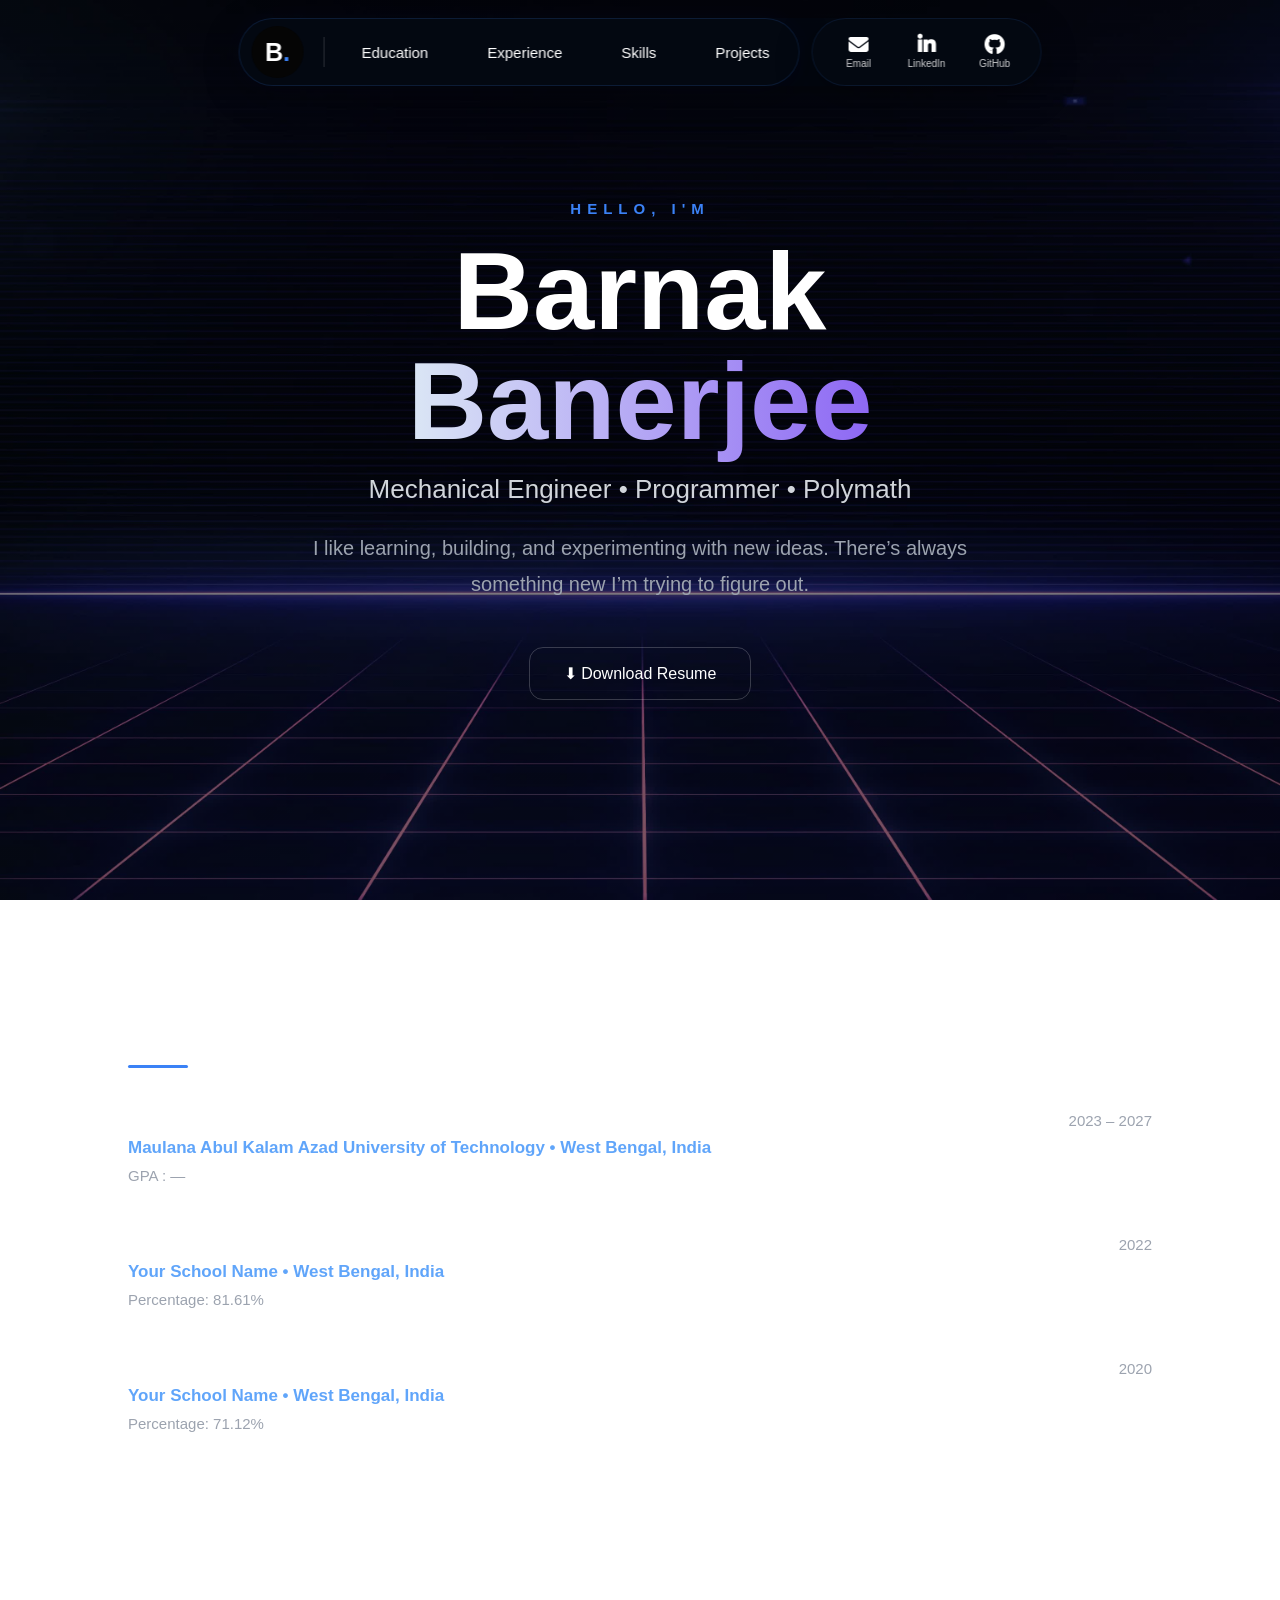
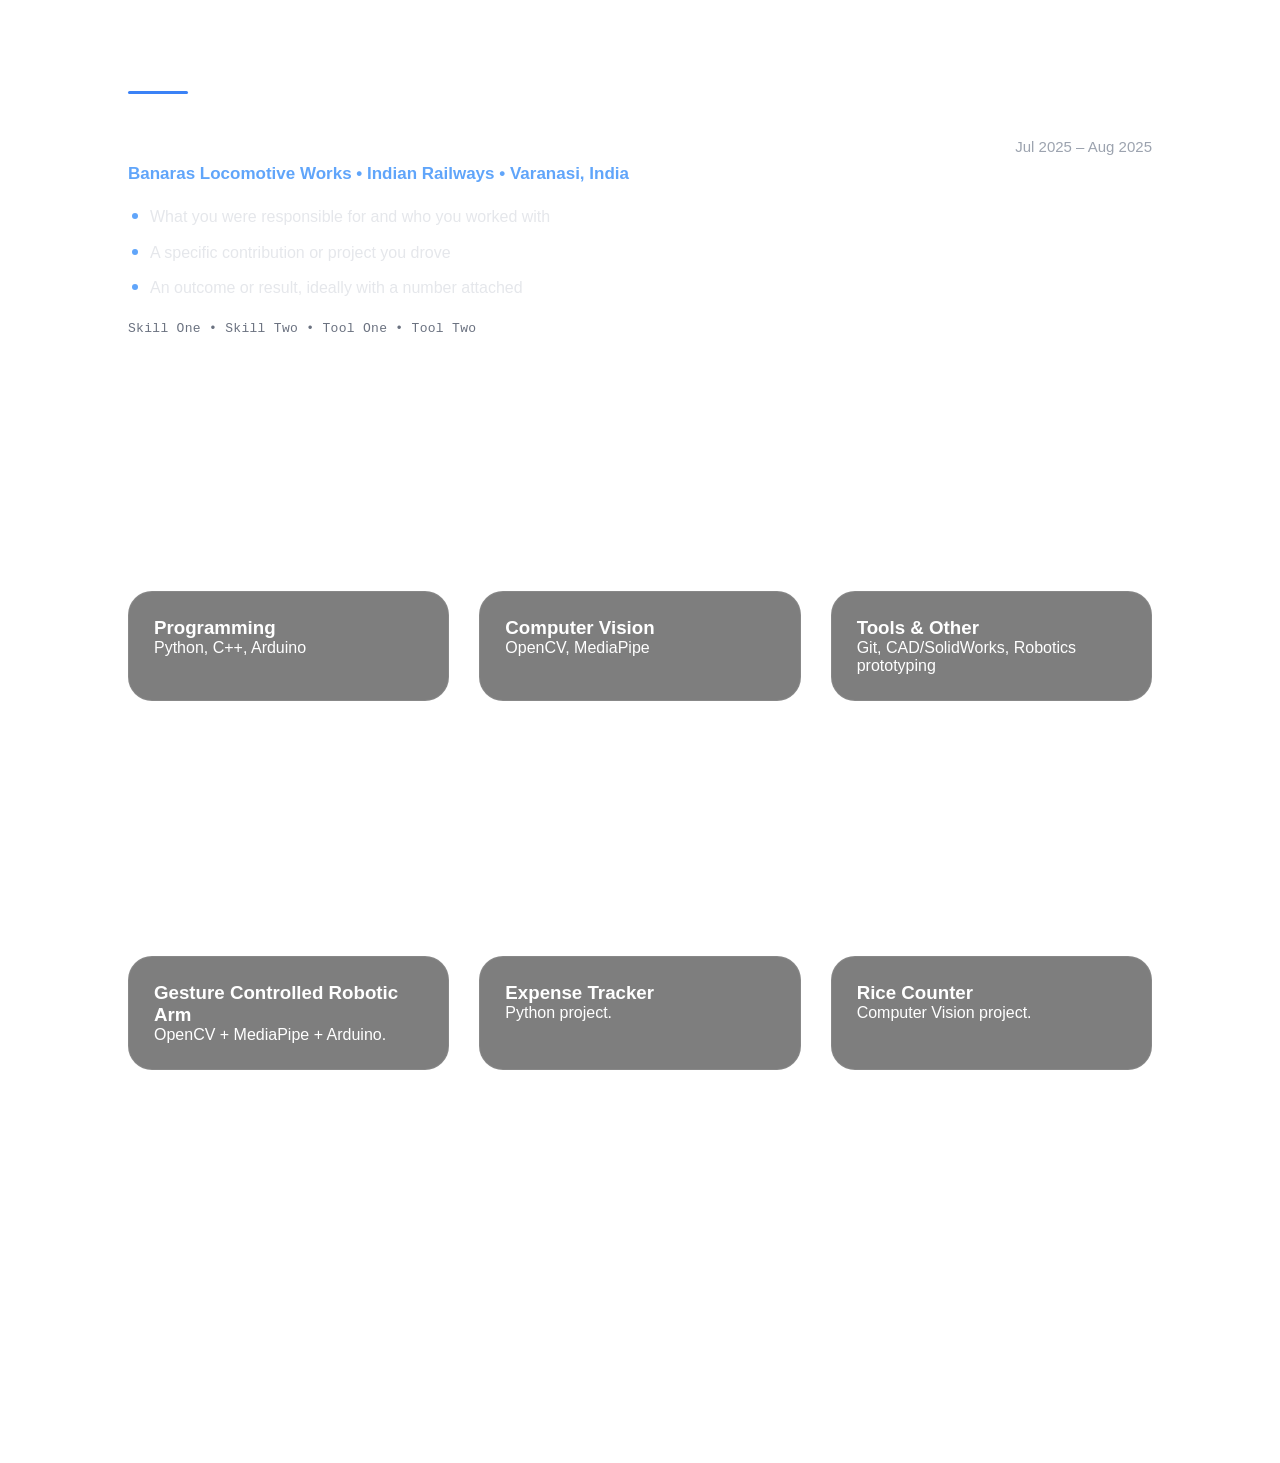
==== index.html @ c9969312 "changes top bar problem: mobile version" ====
<!DOCTYPE html><html>
    <head>
    <link rel="stylesheet" href="https://cdnjs.cloudflare.com/ajax/libs/font-awesome/6.5.2/css/all.min.css">
    <meta charset='UTF-8'><meta name='viewport' content='width=device-width,initial-scale=1'>
<title>Barnak | Portfolio</title><link rel='stylesheet' href='style.css'></head>
<body>
<nav>

    <!-- Navigation -->
    <div class="nav-main" id="navMain">

        <div class="nav-logo" id="navLogoBtn" role="button" tabindex="0" aria-label="Toggle menu">
            B<span>.</span>
        </div>

        <div class="nav-divider"></div>

        <div class="nav-links" id="navLinks">
            <a href="#education">Education</a>
            <a href="#experience">Experience</a>
            <a href="#skills">Skills</a>
            <a href="#projects">Projects</a>

        </div>

    </div>


    <!-- Contact -->
<div class="nav-contact">

    <a href="mailto:your@email.com">
        <i class="fa-solid fa-envelope contact-icon"></i>
        <small>Email</small>
    </a>

    <a href="YOUR-LINKEDIN-LINK" target="_blank">
        <i class="fa-brands fa-linkedin-in contact-icon"></i>
        <small>LinkedIn</small>
    </a>

    <a href="YOUR-GITHUB-LINK" target="_blank">
        <i class="fa-brands fa-github contact-icon"></i>
        <small>GitHub</small>
    </a>

</div>

</nav>
<section class="hero">

    <div class="hero-content">

        <span class="hero-tag">
            HELLO, I'M
        </span>

        <h1>
            Barnak
            <span>Banerjee</span>
        </h1>

        <h2>
            Mechanical Engineer • Programmer • Polymath
        </h2>

        <p>
        I like learning, building, and experimenting with new ideas. 
        There’s always something new I’m trying to figure out.
        </p>

    <div class="hero-buttons">

    <a href="#" class="btn-outline">
        ⬇ Download Resume
    </a>

</div>

    </div>

</section>
<section id='education'>
    <div class="section-header">
        <h2>Education</h2>
        <div class="section-underline"></div>
    </div>

<div class="edu-list">

    <div class="edu-entry">
        <div class="edu-top">
            <h3 class="edu-degree">Bachelor of Technology in Mechanical Engineering</h3>
            <span class="edu-date">2023 – 2027</span>
        </div>
        <p class="edu-school">Maulana Abul Kalam Azad University of Technology &bull; West Bengal, India</p>
        <p class="edu-detail">GPA : —</p>
    </div>

    <div class="edu-entry">
        <div class="edu-top">
            <h3 class="edu-degree">Indian School Certificate (ISC) — Class 12</h3>
            <span class="edu-date">2022</span>
        </div>
        <p class="edu-school">Your School Name &bull; West Bengal, India </p>
        <p class="edu-detail">Percentage: 81.61%</p>
    </div>

    <div class="edu-entry">
        <div class="edu-top">
            <h3 class="edu-degree">Indian Certificate of Secondary Education (ICSE) — Class 10</h3>
            <span class="edu-date">2020</span>
        </div>
        <p class="edu-school">Your School Name &bull; West Bengal, India</p>
        <p class="edu-detail">Percentage: 71.12%</p>
    </div>

</div>
</section>

<section id='experience'>
    <div class="section-header">
        <h2>Experience</h2>
        <div class="section-underline"></div>
    </div>

    <div class="exp-list">

        <div class="exp-entry">
            <div class="exp-top">   
                <h3 class="exp-title">Internship</h3>
                <span class="exp-date">Jul 2025 – Aug 2025</span>
            </div>
            <p class="exp-company">Banaras Locomotive Works &bull; Indian Railways &bull; Varanasi, India</p>

            <ul class="exp-bullets">
                <li>What you were responsible for and who you worked with</li>
                <li>A specific contribution or project you drove</li>
                <li>An outcome or result, ideally with a number attached</li>
            </ul>

            <p class="exp-tags">Skill One &bull; Skill Two &bull; Tool One &bull; Tool Two</p>
        </div>

        <!-- <div class="exp-entry">
            <div class="exp-top">
                <h3 class="exp-title">Job / Internship Title</h3>
                <span class="exp-date">Start Date – End Date</span>
            </div>
            <p class="exp-company">Company Name &bull; City, Country</p>
            <ul class="exp-bullets">
                <li>...</li>
            </ul>
            <p class="exp-tags">...</p>
        </div> -->

    </div>
</section>

<section id='skills'><h2>Skills</h2><div class='cards'>
<div class='card'>
    <h3>Programming</h3>
    <p>Python, C++, Arduino</p>
</div>
<div class='card'>
    <h3>Computer Vision</h3>
    <p>OpenCV, MediaPipe</p>
</div>
<div class='card'>
    <h3>Tools &amp; Other</h3>
    <p>Git, CAD/SolidWorks, Robotics prototyping</p>
</div>
</div></section>

<section id='projects'><h2>Projects</h2><div class='cards'>
<div class='card'><h3>Gesture Controlled Robotic Arm</h3><p>OpenCV + MediaPipe + Arduino.</p></div>
<div class='card'><h3>Expense Tracker</h3><p>Python project.</p></div>
<div class='card'><h3>Rice Counter</h3><p>Computer Vision project.</p></div>
</div></section>
<section id='contact'><h2>Contact</h2><p>Email: barnakbanerjee6354@gmail.com</p></section>
<script src='script.js'></script></body></html>
---- style.css ----
/* RESET */

*{
    margin:0;
    padding:0;
    box-sizing:border-box;
}

html{
    scroll-behavior:smooth;
}

/* BODY */

body{

    font-family:Arial, Helvetica, sans-serif;
    color:white;

    background:
    linear-gradient(
        rgba(0,0,0,.45),
        rgba(0,0,0,.45)
    ),

    url("assets/backgrounds/retrobackground.jpg");

    background-size:cover;
    background-position:center;
    background-repeat:no-repeat;
    background-attachment:fixed;

}

/* =========================
   NAVBAR
========================= */

nav{
    position:fixed;
    top:18px;
    left:50%;
    transform:translateX(-50%);

    display:flex;
    align-items:center;
    gap:12px;

    height:68px;

    background:rgba(5,10,18,.78);

    backdrop-filter:blur(20px);
    -webkit-backdrop-filter:blur(20px);

    border-radius:40px;

    z-index:1000;
}


/* =========================
   MAIN NAV
========================= */

.nav-main{
    height:68px;

    display:flex;
    align-items:center;

    padding:0 12px;

    background:rgba(5,10,18,.78);

    backdrop-filter:blur(20px);
    -webkit-backdrop-filter:blur(20px);

    border:1px solid rgba(59,130,246,.16);

    border-radius:40px;

    box-shadow:
        0 10px 35px rgba(0,0,0,.35),
        0 0 25px rgba(37,99,235,.05);
}


/* LOGO */

.nav-logo{
    width:52px;
    height:52px;

    display:flex;
    align-items:center;
    justify-content:center;

    border-radius:50%;

    background:#050505;

    color:#fff;

    font-size:25px;
    font-weight:800;
}

.nav-logo span{
    color:#3b82f6;
}


/* DIVIDER */

.nav-divider{
    width:1px;
    height:30px;

    margin:0 20px;

    background:rgba(255,255,255,.16);
}


/* LINKS */

.nav-links{
    display:flex;
    align-items:center;
    gap:25px;
}

.nav-links a{
    padding:11px 17px;

    border-radius:25px;

    color:#fff;

    text-decoration:none;

    font-size:15px;
    font-weight:500;

    transition:.3s ease;
}

.nav-links a:hover{
    background:rgba(255,255,255,.08);
}

.nav-links a.active{
    background:#2563eb;

    box-shadow:
        0 5px 20px rgba(37,99,235,.3);
}


/* MORE */




/* =========================
   CONTACT PILL
========================= */

.nav-contact{
    height:68px;

    display:flex;
    align-items:center;

    padding:0 12px;

    background:rgba(5,10,18,.78);

    backdrop-filter:blur(20px);
    -webkit-backdrop-filter:blur(20px);

    border:1px solid rgba(59,130,246,.12);

    border-radius:40px;

    box-shadow:
        0 10px 35px rgba(0,0,0,.35);
}


/* CONTACT ITEMS */

.nav-contact a{
    width:68px;
    height:58px;

    display:flex;
    flex-direction:column;
    align-items:center;
    justify-content:center;

    gap:3px;

    color:white;

    text-decoration:none;

    border-radius:30px;

    transition:.3s ease;
}

.nav-contact a:hover{
    background:rgba(59,130,246,.1);

    transform:translateY(-2px);
}


/* ICON */

.contact-icon{
    font-size:20px;
    font-weight:600;
}


/* LABEL */

.nav-contact small{
    font-size:10px;
    opacity:.8;
}

/* THEME BUTTON */

#themeToggle{
    width:42px;
    height:42px;

    margin-left:12px;

    display:flex;
    align-items:center;
    justify-content:center;

    border-radius:50%;

    border:none;

    background:none;

    color:white;

    font-size:22px;

    cursor:pointer;

    transition:.35s ease;
}

#themeToggle:hover{
    background:rgba(255,255,255,.08);

    transform:scale(1.1);
}



nav.scrolled{

    backdrop-filter:blur(45px);

    background:rgba(10,10,10,.55);

    box-shadow:0 12px 40px rgba(0,0,0,.35);

}

.logo{
    font-size:30px;
    font-weight:800;
    letter-spacing:1px;
}

.logo span{
    color:#3b82f6;
}
/* HERO */

.hero{

    min-height:100vh;

    display:flex;
    flex-direction:column;

    justify-content:center;
    align-items:center;

    text-align:center;

    padding:140px 30px;

    position:relative;

}

.hero-content{

    max-width:850px;

}

.hero-tag{

    color:#3b82f6;

    letter-spacing:6px;

    font-size:15px;

    font-weight:600;

}

.hero h1{

    font-size:clamp(60px,9vw,110px);

    margin:18px 0;

    line-height:1;

    font-weight:800;

}

.hero h1 span{
    background:linear-gradient(
        90deg,
        #dbe7f5,
        #8d67f4,
        #db044cbe,
        #c2b0f2
    );
    background-size:300% 100%;

    -webkit-background-clip:text;
    -webkit-text-fill-color:transparent;

    animation:gradientMove 5s ease infinite;
}

@keyframes gradientMove{
    0%{
        background-position:0% 50%;
    }

    50%{
        background-position:100% 50%;
    }

    100%{
        background-position:0% 50%;
    }
}

.hero h2{

    font-size:26px;

    font-weight:500;

    color:#d1d5db;

    margin-bottom:25px;

}

.hero p{

    font-size:20px;

    color:#9ca3af;

    line-height:1.8;

    max-width:700px;

    margin:auto;

}

/* BUTTON */

.hero-buttons{

    margin-top:45px;

    display:flex;

    justify-content:center;

    gap:20px;

    flex-wrap:wrap;

}

.btn{

    padding:16px 34px;

    border-radius:14px;

    background:#2563eb;

    color:white;

    text-decoration:none;

    font-weight:bold;

    transition:.35s;

}

.btn:hover{

    transform:translateY(-5px);

    box-shadow:0 15px 35px rgba(37,99,235,.4);

}

.btn-outline{

    padding:16px 34px;

    border-radius:14px;

    border:1px solid rgba(255,255,255,.2);

    color:white;

    text-decoration:none;

    transition:.35s;

}

.btn-outline:hover{

    background:rgba(255,255,255,.08);

    transform:translateY(-5px);

}


.mouse{

    width:26px;

    height:42px;

    border:2px solid white;

    border-radius:30px;

    margin:auto;

    position:relative;

}

.mouse::before{

    content:"";

    position:absolute;

    width:5px;

    height:8px;

    background:white;

    border-radius:50%;

    left:50%;

    top:8px;

    transform:translateX(-50%);

    animation:wheel 2s infinite;

}

@keyframes wheel{

    from{

        opacity:1;

        transform:translate(-50%,0);

    }

    to{

        opacity:0;

        transform:translate(-50%,16px);

    }

}

@keyframes float{

    50%{

        transform:translate(-50%,8px);

    }

}

/* SECTIONS */

section{

    padding:90px 10%;

    scroll-margin-top:120px;

}

section h2{

    font-size:40px;

    margin-bottom:30px;

}

/* PROJECTS */

.cards{

    display:grid;

    grid-template-columns:repeat(auto-fit,minmax(280px,1fr));

    gap:30px;

}

/* CARD */

.card{

    padding:25px;

    border-radius:24px;

    background:rgba(20,20,20,.55);

    backdrop-filter:blur(12px);

    border:1px solid rgba(255,255,255,.08);

    transition:.35s;

}

.card:hover{

    transform:translateY(-10px);

    border-color:#38bdf8;

}

/* EDUCATION */

.section-header{
    margin-bottom:36px;
}

.section-underline{
    width:60px;
    height:3px;

    margin-top:8px;

    background:#3b82f6;

    border-radius:2px;
}

.edu-list{
    display:flex;
    flex-direction:column;
    gap:40px;
}

.edu-entry{
    display:flex;
    flex-direction:column;
    gap:6px;
}

.edu-top{
    display:flex;
    justify-content:space-between;
    align-items:baseline;

    gap:20px;

    flex-wrap:wrap;
}

.edu-degree{
    font-size:24px;
    font-weight:700;
    margin:0;
}

.edu-date{
    font-size:15px;
    color:#9ca3af;
    white-space:nowrap;
}

.edu-school{
    font-size:17px;
    font-weight:600;
    color:#60a5fa;
}

.edu-detail{
    font-size:15px;
    color:#9ca3af;
    line-height:1.6;
}

.edu-highlight{
    color:#60a5fa;
    font-weight:500;
}

/* EXPERIENCE */

.exp-list{
    display:flex;
    flex-direction:column;
    gap:50px;
}

.exp-entry{
    display:flex;
    flex-direction:column;
    gap:6px;
}

.exp-top{
    display:flex;
    justify-content:space-between;
    align-items:baseline;

    gap:20px;

    flex-wrap:wrap;
}

.exp-title{
    font-size:24px;
    font-weight:700;
    margin:0;
}

.exp-date{
    font-size:15px;
    color:#9ca3af;
    white-space:nowrap;
}

.exp-company{
    font-size:17px;
    font-weight:600;
    color:#60a5fa;

    margin-bottom:8px;
}

.exp-bullets{
    list-style:none;

    display:flex;
    flex-direction:column;
    gap:10px;

    margin:6px 0 14px 0;
}

.exp-bullets li{
    position:relative;

    padding-left:22px;

    font-size:16px;
    color:#e5e7eb;
    line-height:1.6;
}

.exp-bullets li::before{
    content:"";

    position:absolute;

    left:4px;
    top:9px;

    width:6px;
    height:6px;

    border-radius:50%;

    background:#60a5fa;
}

.exp-tags{
    font-family:"Courier New", monospace;

    font-size:13px;

    color:#6b7280;

    letter-spacing:.3px;
}

/* CONTACT */

#contact{

    padding-bottom:120px;

}
/* =========================
   RESPONSIVE / MOBILE
========================= */

@media (max-width:768px){

    /* Shrink hero padding + text so it doesn't dominate the screen */
    .hero{
        padding:110px 20px 70px;
    }

    .hero h1{
        font-size:clamp(42px,13vw,70px);
    }

    .hero h2{
        font-size:19px;
    }

    .hero p{
        font-size:16px;
    }

    /* Sections: less side padding on narrow screens */
    section{
        padding:60px 6%;
    }

    section h2{
        font-size:30px;
    }

    /* NAVBAR: collapses to just the logo pill; tapping it expands
       into a scrollable link pill. Contact pill stays as-is. */

    /* The outer <nav> has its own blurred background meant to blend
       the two pills together on desktop. On mobile the pills sit far
       apart, so that background shows as a blurry smudge in the gap
       — kill it here; nav-main and nav-contact carry their own. */
    nav,
    nav.scrolled{
        background:none;
        backdrop-filter:none;
        -webkit-backdrop-filter:none;
        box-shadow:none;
    }

    nav{
        top:14px;
        left:16px;
        right:16px;
        width:auto;
        max-width:none;
        transform:none;

        justify-content:space-between;
        gap:8px;
    }

    .nav-main{
        flex-shrink:0;
        width:52px;
        height:52px;
        max-width:52px;

        padding:0;

        border-radius:50%;

        overflow:hidden;

        transition:max-width .35s ease, width .35s ease, padding .35s ease, border-radius .35s ease;
    }

    .nav-main.expanded{
        width:auto;
        max-width:100%;
        flex:1;
        padding:0 6px 0 4px;

        border-radius:30px;
    }

    .nav-logo{
        width:52px;
        height:52px;
        font-size:22px;

        flex-shrink:0;

        cursor:pointer;
    }

    .nav-divider{
        display:none;
        flex-shrink:0;
        margin:0 8px;
        height:22px;
    }

    .nav-main.expanded .nav-divider{
        display:block;
    }

    .nav-links{
        display:none;

        flex-wrap:nowrap;
        gap:8px;

        overflow-x:auto;
        -ms-overflow-style:none;
        scrollbar-width:none;

        min-width:0;
    }

    .nav-links::-webkit-scrollbar{
        display:none;
    }

    .nav-main.expanded .nav-links{
        display:flex;
    }

    .nav-links a{
        flex-shrink:0;
        white-space:nowrap;

        padding:9px 14px;
        font-size:13px;
    }

    .nav-contact{
        flex-shrink:0;
        height:52px;
        padding:0 6px;
    }

    .nav-contact a{
        width:36px;
        height:44px;
        gap:1px;
    }

    .contact-icon{
        font-size:14px;
    }

    .nav-contact small{
        font-size:7px;
    }

    /* Cards stack cleanly */
    .cards{
        grid-template-columns:1fr;
        gap:20px;
    }

    /* Education / experience: date drops under the title instead of squeezing beside it */
    .edu-top,
    .exp-top{
        flex-direction:column;
        gap:4px;
    }

    .edu-degree,
    .exp-title{
        font-size:20px;
    }
}

@media (max-width:420px){

    nav{
        left:10px;
        right:10px;
    }

    .hero{
        padding:100px 16px 60px;
    }

    .hero-tag{
        letter-spacing:3px;
        font-size:13px;
    }

    .btn,
    .btn-outline{
        padding:14px 24px;
        font-size:15px;
    }
}
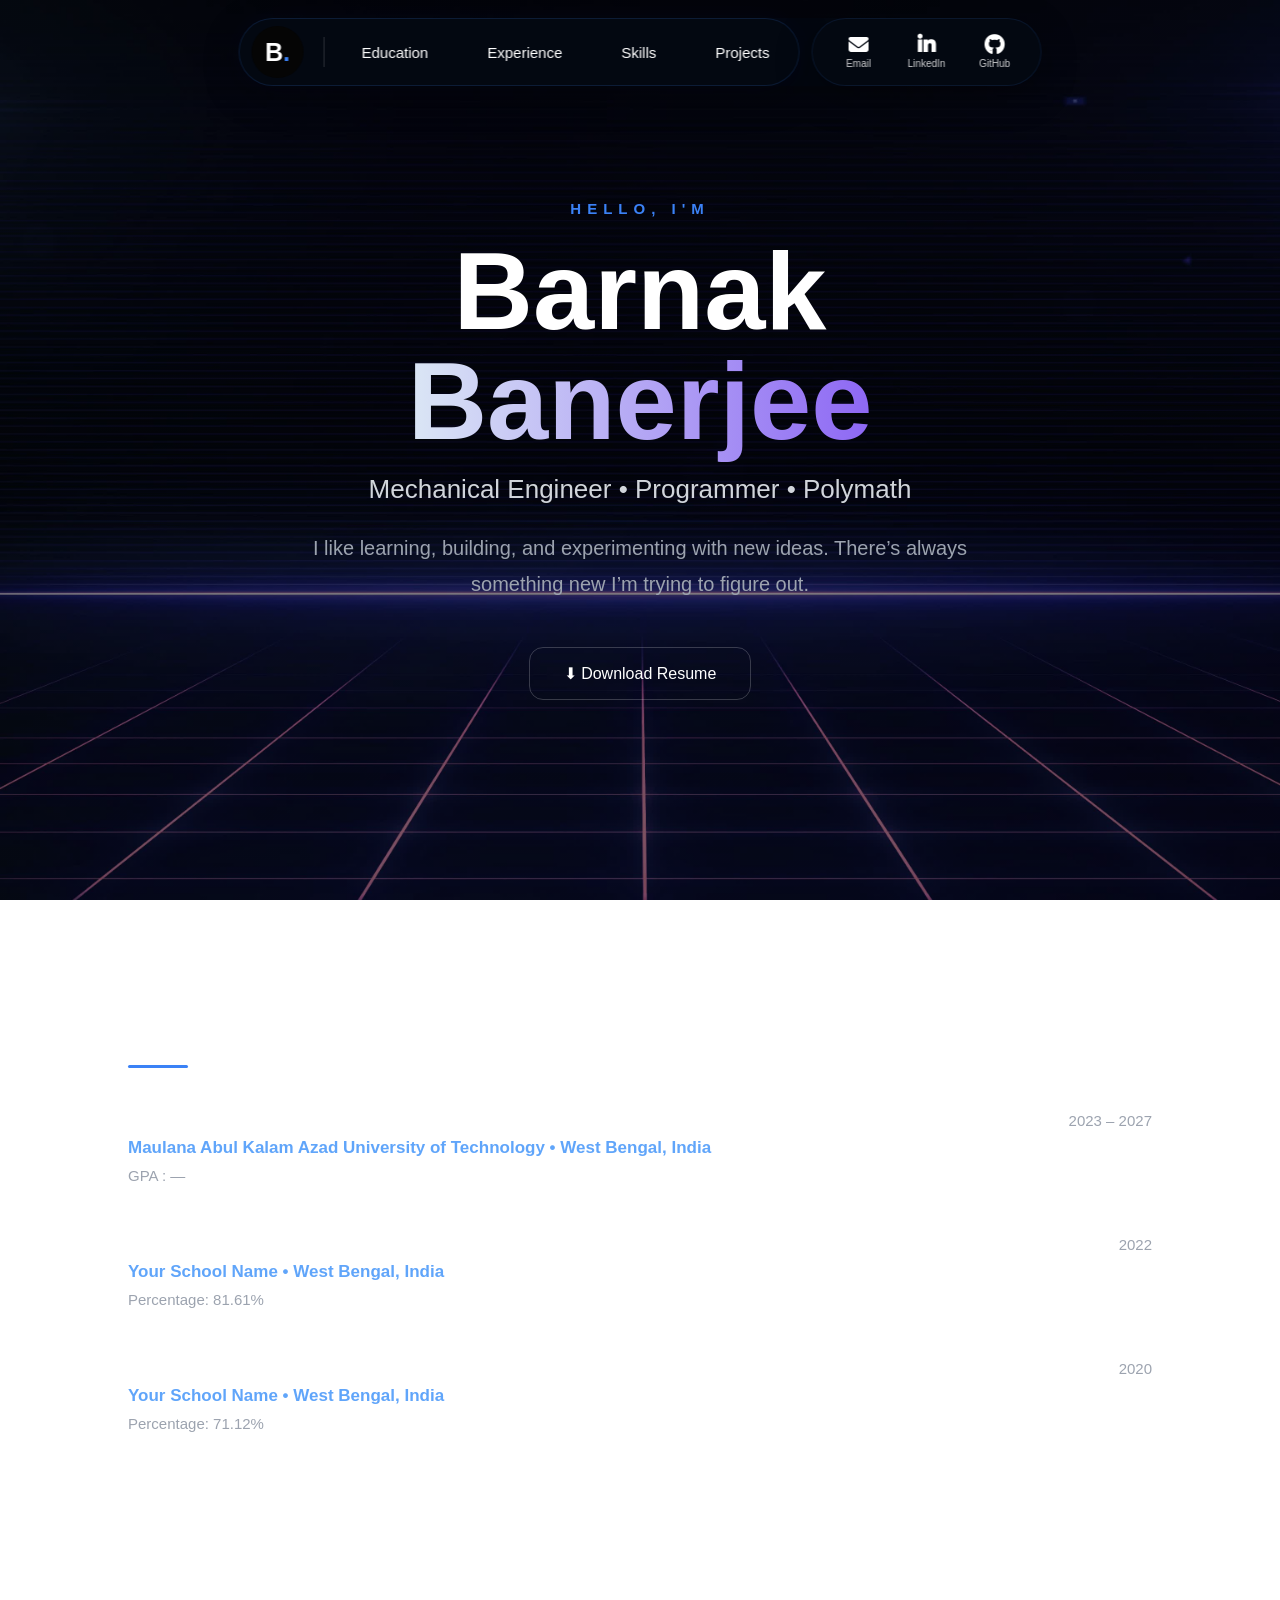
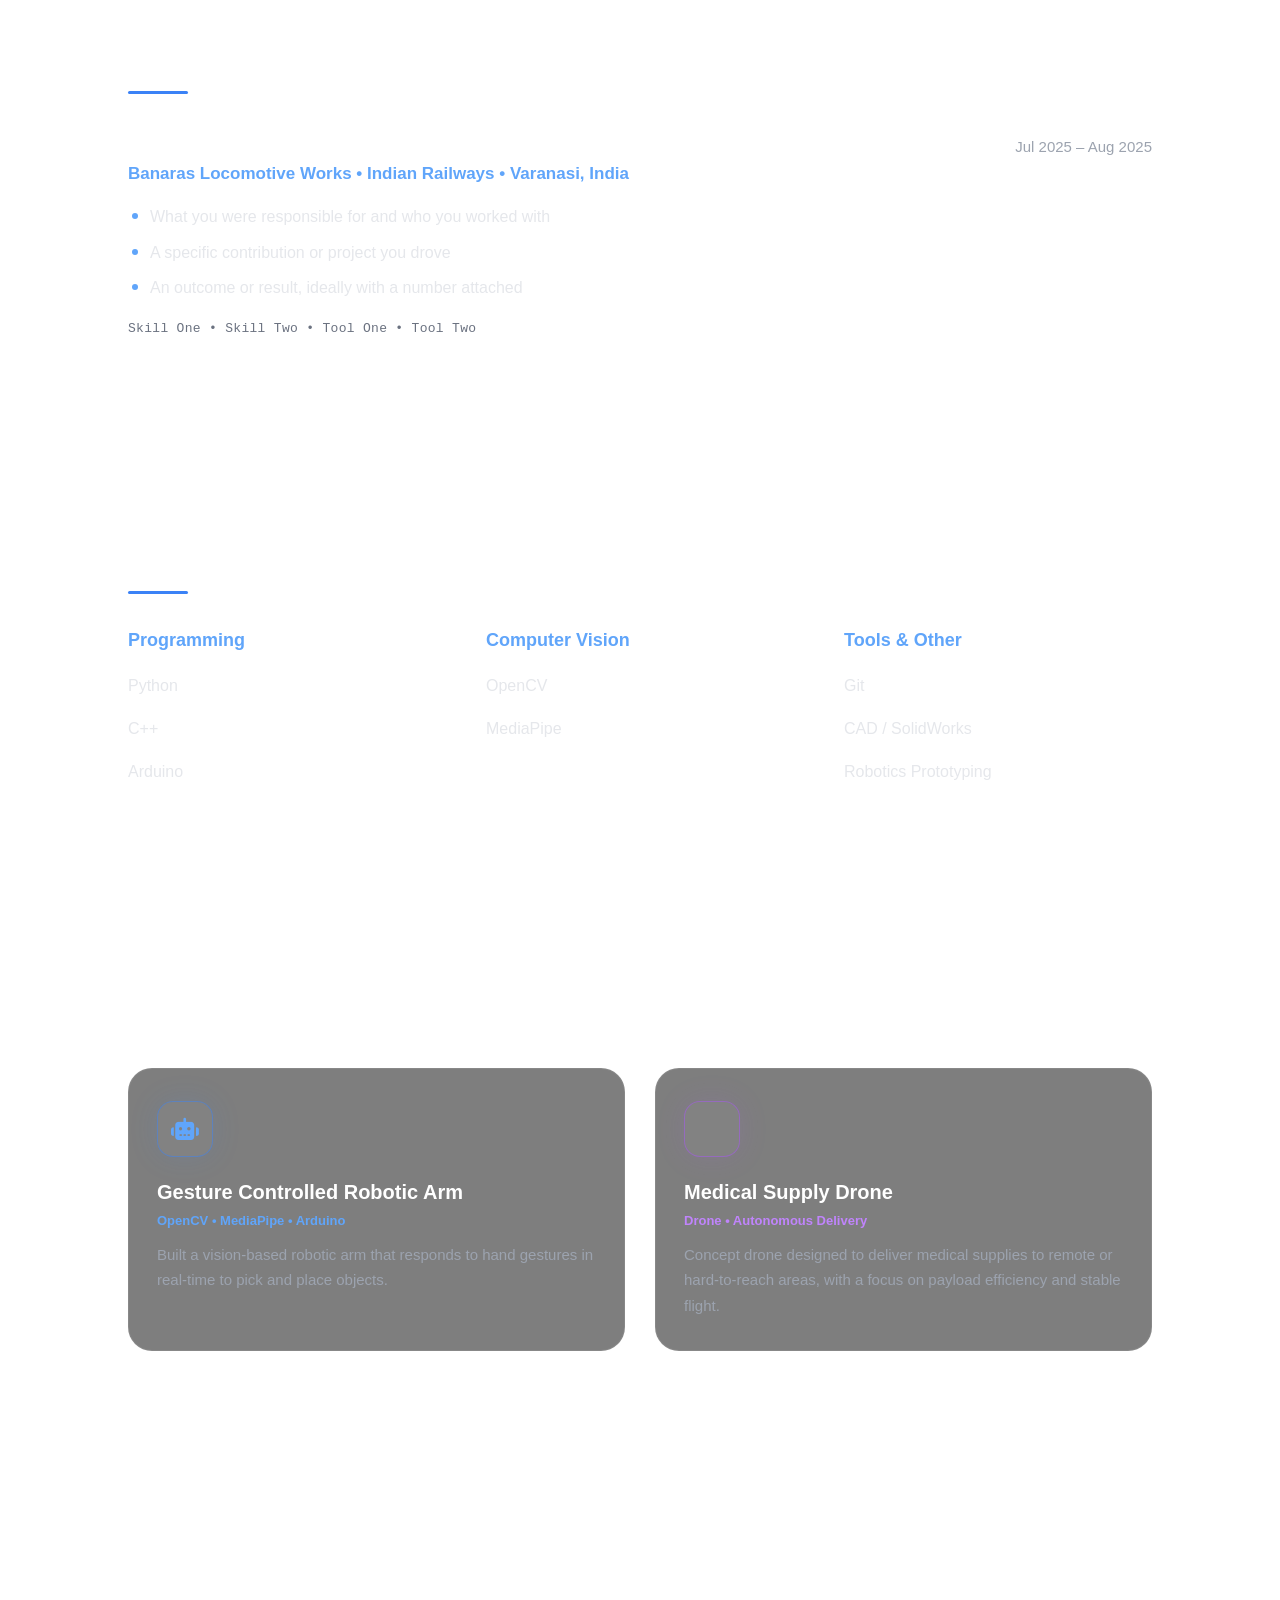
==== commit f1cad81e: "project layout fixing" ====
--- a/index.html
+++ b/index.html
@@ -157,25 +157,77 @@
     </div>
 </section>
 
-<section id='skills'><h2>Skills</h2><div class='cards'>
-<div class='card'>
-    <h3>Programming</h3>
-    <p>Python, C++, Arduino</p>
-</div>
-<div class='card'>
-    <h3>Computer Vision</h3>
-    <p>OpenCV, MediaPipe</p>
-</div>
-<div class='card'>
-    <h3>Tools &amp; Other</h3>
-    <p>Git, CAD/SolidWorks, Robotics prototyping</p>
-</div>
-</div></section>
-
-<section id='projects'><h2>Projects</h2><div class='cards'>
-<div class='card'><h3>Gesture Controlled Robotic Arm</h3><p>OpenCV + MediaPipe + Arduino.</p></div>
-<div class='card'><h3>Expense Tracker</h3><p>Python project.</p></div>
-<div class='card'><h3>Rice Counter</h3><p>Computer Vision project.</p></div>
-</div></section>
+<section id='skills'>
+    <div class="section-header">
+        <h2>Skills</h2>
+        <div class="section-underline"></div>
+    </div>
+
+    <div class="skills-columns">
+
+        <div class="skills-category">
+            <h3>Programming</h3>
+            <ul>
+                <li>Python</li>
+                <li>C++</li>
+                <li>Arduino</li>
+            </ul>
+        </div>
+
+        <div class="skills-category">
+            <h3>Computer Vision</h3>
+            <ul>
+                <li>OpenCV</li>
+                <li>MediaPipe</li>
+            </ul>
+        </div>
+
+        <div class="skills-category">
+            <h3>Tools &amp; Other</h3>
+            <ul>
+                <li>Git</li>
+                <li>CAD / SolidWorks</li>
+                <li>Robotics Prototyping</li>
+            </ul>
+        </div>
+
+    </div>
+</section>
+
+<section id='projects'>
+
+    <div class="projects-header">
+        <h2>// Projects</h2>
+        <a href="YOUR-GITHUB-LINK" class="btn-view-all" target="_blank">
+            View All on GitHub <i class="fa-solid fa-arrow-right"></i>
+        </a>
+    </div>
+
+    <div class="projects-grid">
+
+        <div class="project-card">
+            <div class="project-icon node-blue">
+                <i class="fa-solid fa-robot"></i>
+            </div>
+            <h3 class="project-title">Gesture Controlled Robotic Arm</h3>
+            <p class="project-tag node-blue">OpenCV &bull; MediaPipe &bull; Arduino</p>
+            <p class="project-desc">Built a vision-based robotic arm that responds to hand gestures in real-time to pick and place objects.</p>
+        </div>
+
+        <div class="project-card">
+            <div class="project-icon node-purple">
+                <i class="fa-solid fa-drone"></i>
+            </div>
+            <h3 class="project-title">Medical Supply Drone</h3>
+            <p class="project-tag node-purple">Drone &bull; Autonomous Delivery</p>
+            <p class="project-desc">Concept drone designed to deliver medical supplies to remote or hard-to-reach areas, with a focus on payload efficiency and stable flight.</p>
+        </div>
+
+        <!-- Add more projects by duplicating a .project-card block.
+             Cycle through node-blue / node-purple / node-green / node-orange
+             for the icon + tag color. -->
+
+    </div>
+</section>
 <section id='contact'><h2>Contact</h2><p>Email: barnakbanerjee6354@gmail.com</p></section>
 <script src='script.js'></script></body></html>
--- a/style.css
+++ b/style.css
@@ -548,7 +548,7 @@
 
 }
 
-/* PROJECTS */
+/* GENERIC CARD GRID (legacy) */
 
 .cards{
 
@@ -584,6 +584,54 @@
 
     border-color:#38bdf8;
 
+}
+
+/* SKILLS */
+
+.skills-columns{
+    display:grid;
+    grid-template-columns:repeat(auto-fit,minmax(220px,1fr));
+    gap:40px 50px;
+}
+
+.skills-category h3{
+    font-size:18px;
+    font-weight:700;
+    color:#60a5fa;
+
+    margin-bottom:14px;
+}
+
+.skills-category ul{
+    list-style:none;
+}
+
+.skills-category li{
+    padding:12px 0;
+
+    font-size:16px;
+    color:#e5e7eb;
+
+    border-bottom:1px solid rgba(255,255,255,.08);
+}
+
+.skills-category li:last-child{
+    border-bottom:none;
+}
+
+@media (max-width:768px){
+
+    .skills-columns{
+        grid-template-columns:1fr 1fr;
+        gap:30px;
+    }
+}
+
+@media (max-width:480px){
+
+    .skills-columns{
+        grid-template-columns:1fr;
+    }
 }
 
 /* EDUCATION */
@@ -742,6 +790,155 @@
     color:#6b7280;
 
     letter-spacing:.3px;
+}
+
+/* PROJECTS */
+
+.projects-header{
+    display:flex;
+    justify-content:space-between;
+    align-items:center;
+
+    flex-wrap:wrap;
+    gap:20px;
+
+    margin-bottom:50px;
+}
+
+.projects-header h2{
+    margin-bottom:0;
+    letter-spacing:1px;
+}
+
+.btn-view-all{
+    display:flex;
+    align-items:center;
+    gap:10px;
+
+    padding:12px 22px;
+
+    border:1px solid rgba(255,255,255,.18);
+    border-radius:40px;
+
+    color:white;
+
+    font-size:14px;
+    font-weight:600;
+
+    text-decoration:none;
+
+    transition:.3s ease;
+}
+
+.btn-view-all:hover{
+    background:rgba(255,255,255,.08);
+    border-color:rgba(255,255,255,.35);
+    transform:translateY(-3px);
+}
+
+.projects-grid{
+    display:grid;
+    grid-template-columns:repeat(auto-fit,minmax(280px,1fr));
+    gap:30px;
+}
+
+.project-card{
+    padding:32px 28px;
+
+    border-radius:24px;
+
+    background:rgba(20,20,20,.55);
+
+    backdrop-filter:blur(12px);
+
+    border:1px solid rgba(255,255,255,.08);
+
+    transition:.35s;
+}
+
+.project-card:hover{
+    transform:translateY(-8px);
+    border-color:rgba(255,255,255,.18);
+}
+
+.project-icon{
+    width:56px;
+    height:56px;
+
+    display:flex;
+    align-items:center;
+    justify-content:center;
+
+    border-radius:16px;
+
+    background:rgba(255,255,255,.03);
+
+    font-size:22px;
+
+    margin-bottom:22px;
+}
+
+.project-title{
+    font-size:20px;
+    font-weight:700;
+    line-height:1.3;
+
+    margin-bottom:8px;
+}
+
+.project-tag{
+    font-size:13px;
+    font-weight:600;
+
+    margin-bottom:14px;
+}
+
+.project-desc{
+    font-size:15px;
+    color:#9ca3af;
+    line-height:1.7;
+}
+
+/* color themes (reused by project icons + tags) */
+
+.node-blue.project-icon{
+    border:1px solid rgba(59,130,246,.5);
+    color:#60a5fa;
+    box-shadow:0 0 30px rgba(59,130,246,.12);
+}
+
+.project-tag.node-blue{
+    color:#60a5fa;
+}
+
+.node-purple.project-icon{
+    border:1px solid rgba(168,85,247,.5);
+    color:#c084fc;
+    box-shadow:0 0 30px rgba(168,85,247,.12);
+}
+
+.project-tag.node-purple{
+    color:#c084fc;
+}
+
+.node-green.project-icon{
+    border:1px solid rgba(34,197,94,.5);
+    color:#4ade80;
+    box-shadow:0 0 30px rgba(34,197,94,.12);
+}
+
+.project-tag.node-green{
+    color:#4ade80;
+}
+
+.node-orange.project-icon{
+    border:1px solid rgba(251,146,60,.5);
+    color:#fb923c;
+    box-shadow:0 0 30px rgba(251,146,60,.12);
+}
+
+.project-tag.node-orange{
+    color:#fb923c;
 }
 
 /* CONTACT */
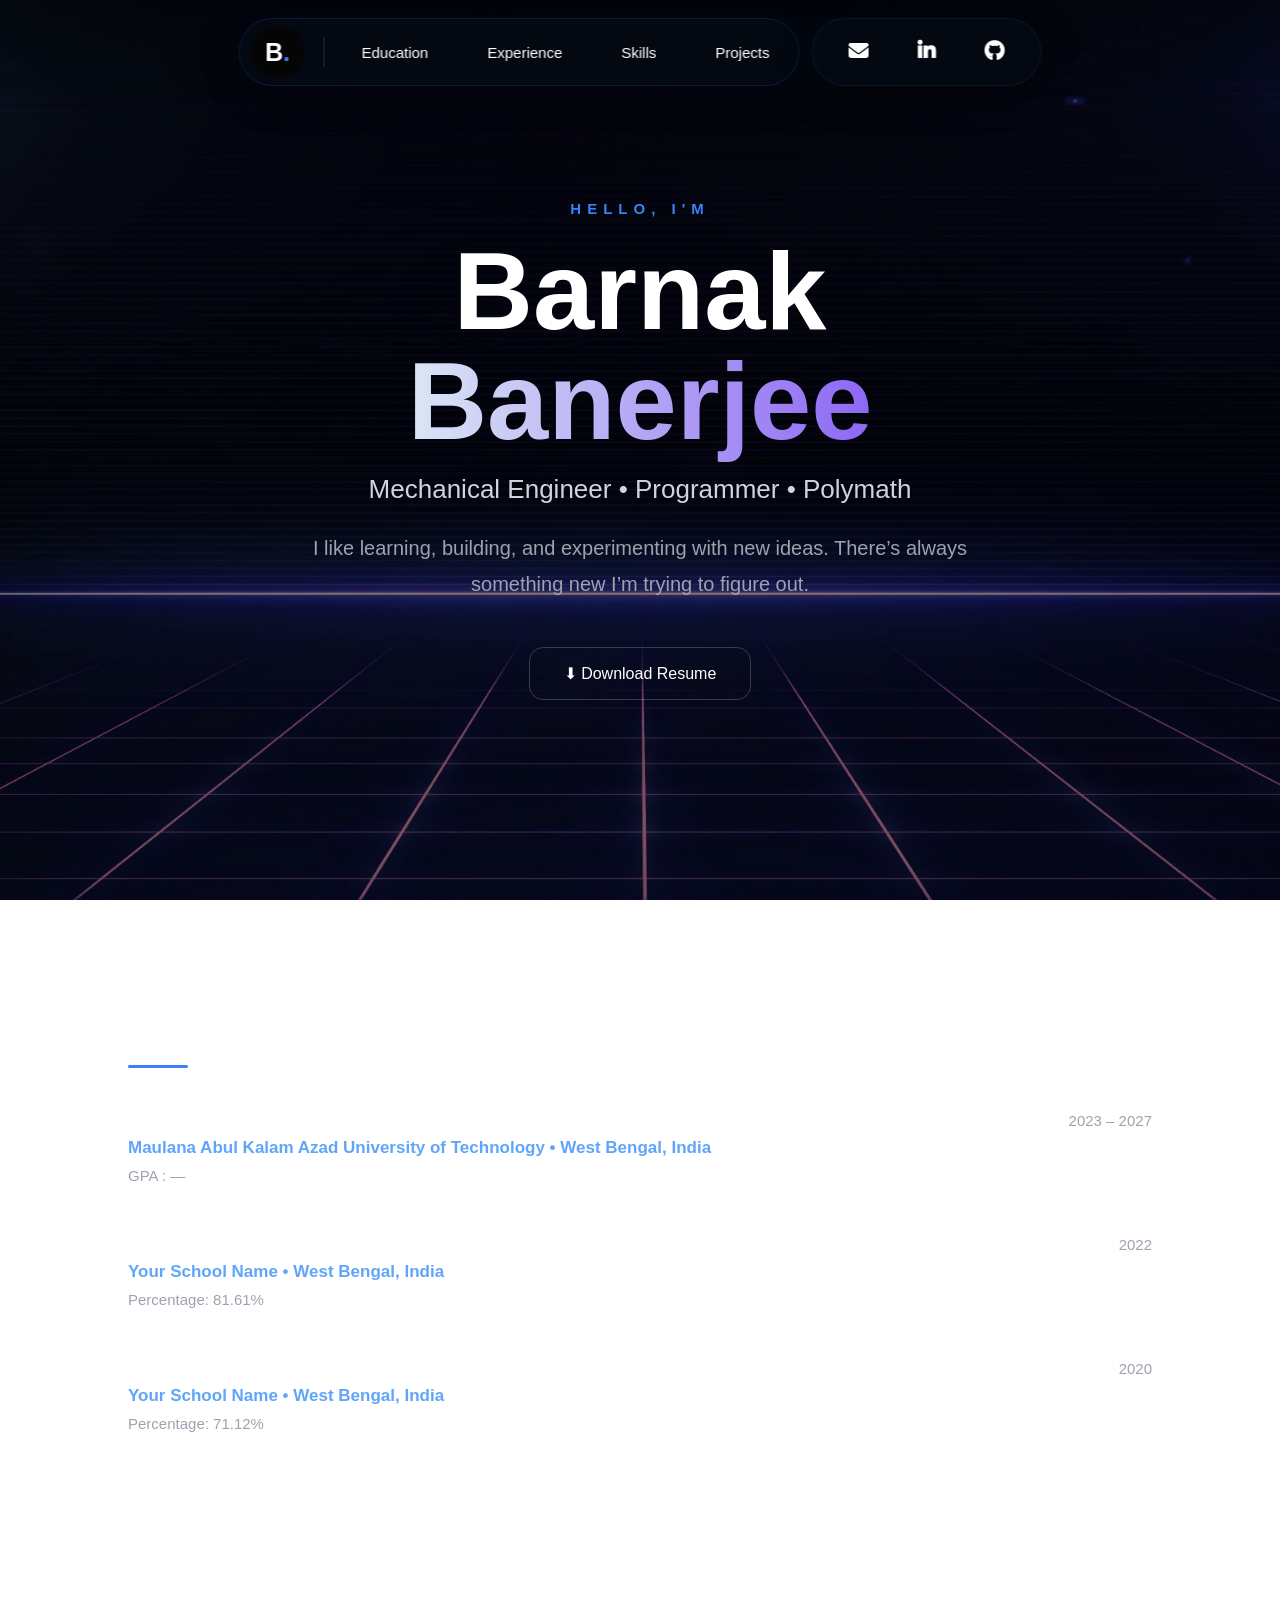
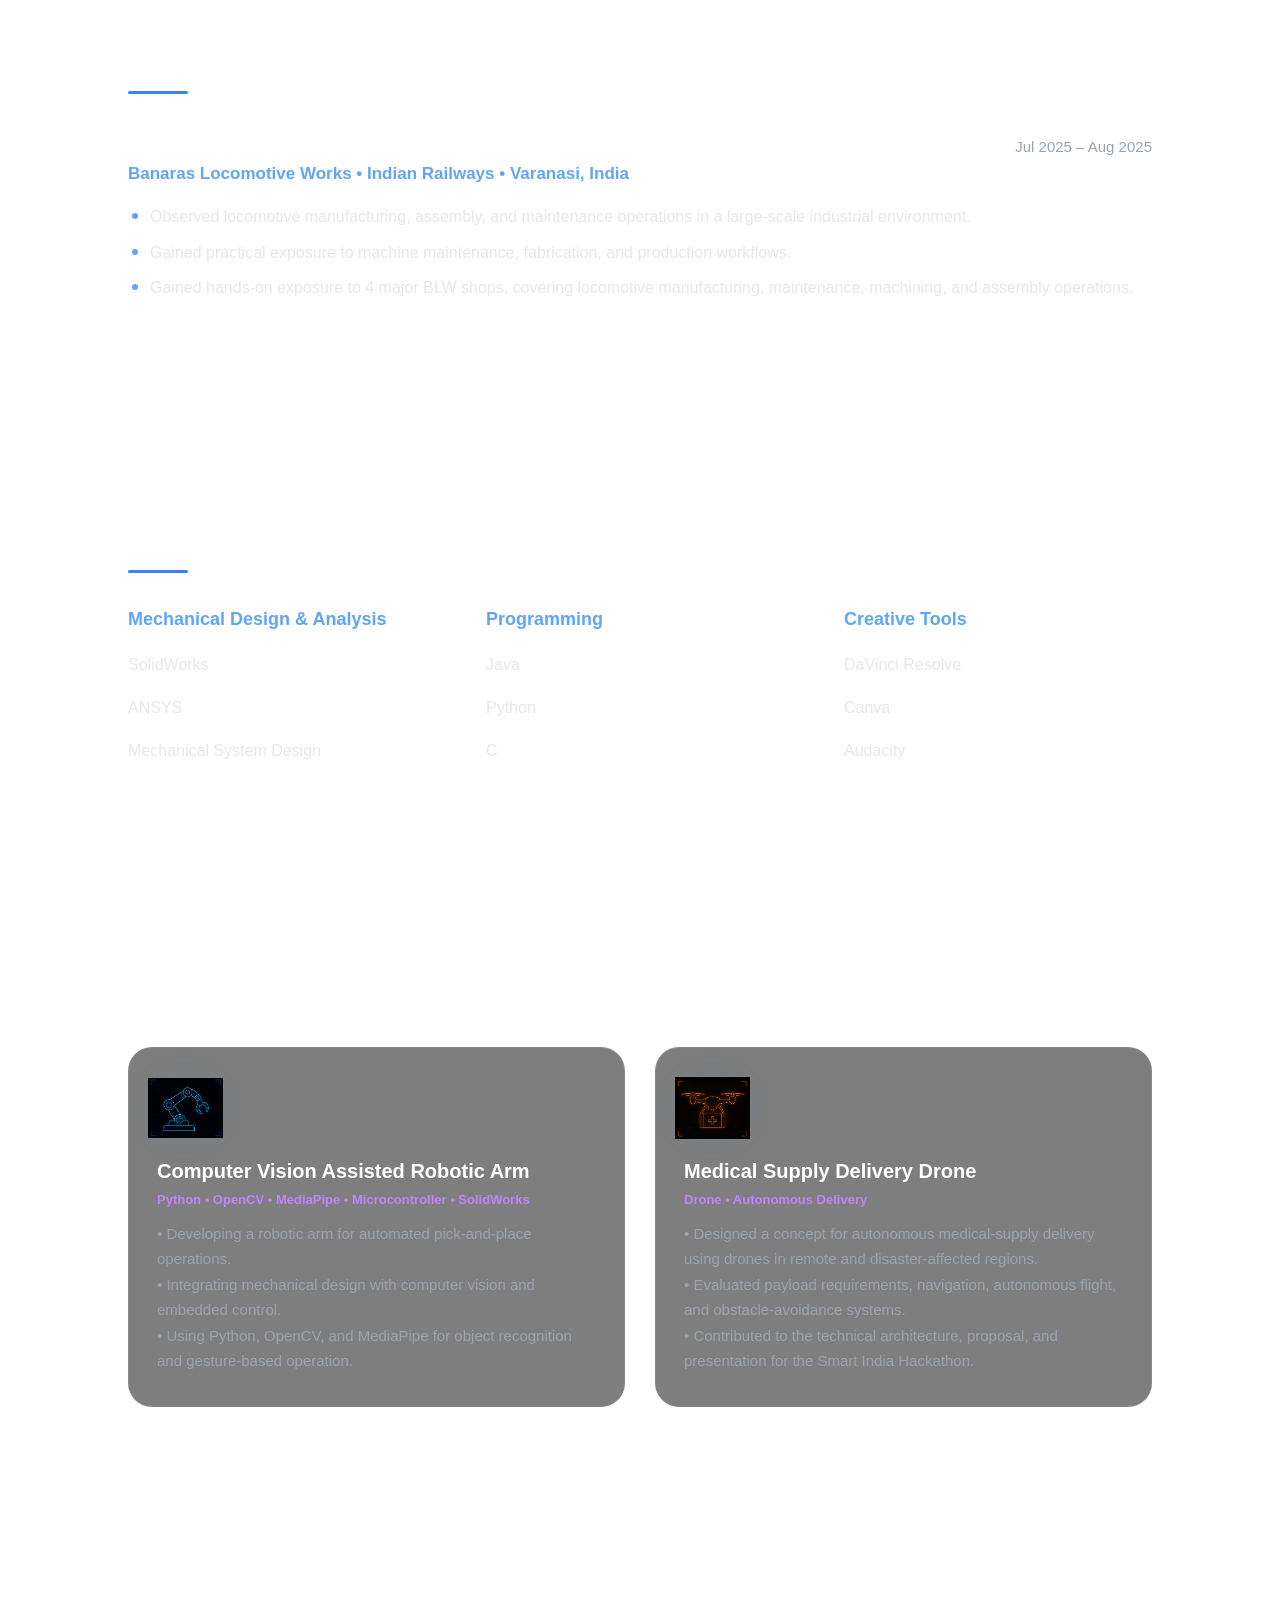
==== commit f00a3ec3: "wrote some details" ====
--- a/index.html
+++ b/index.html
@@ -29,19 +29,19 @@
     <!-- Contact -->
 <div class="nav-contact">
 
-    <a href="mailto:your@email.com">
+    <a href="mailto:barnakbanerjee6354@gmail.com">
         <i class="fa-solid fa-envelope contact-icon"></i>
-        <small>Email</small>
-    </a>
-
-    <a href="YOUR-LINKEDIN-LINK" target="_blank">
+        <small></small>
+    </a>
+
+    <a href="https://www.linkedin.com/in/banerjeebarnak/" target="_blank">
         <i class="fa-brands fa-linkedin-in contact-icon"></i>
-        <small>LinkedIn</small>
-    </a>
-
-    <a href="YOUR-GITHUB-LINK" target="_blank">
+        <small></small>
+    </a>
+
+    <a href="https://github.com/Barnak67" target="_blank">
         <i class="fa-brands fa-github contact-icon"></i>
-        <small>GitHub</small>
+        <small></small>
     </a>
 
 </div>
@@ -134,12 +134,10 @@
             <p class="exp-company">Banaras Locomotive Works &bull; Indian Railways &bull; Varanasi, India</p>
 
             <ul class="exp-bullets">
-                <li>What you were responsible for and who you worked with</li>
-                <li>A specific contribution or project you drove</li>
-                <li>An outcome or result, ideally with a number attached</li>
-            </ul>
-
-            <p class="exp-tags">Skill One &bull; Skill Two &bull; Tool One &bull; Tool Two</p>
+                <li>Observed locomotive manufacturing, assembly, and maintenance operations in a large-scale industrial environment.</li>
+                <li>Gained practical exposure to machine maintenance, fabrication, and production workflows.</li>
+                <li>Gained hands-on exposure to 4 major BLW shops, covering locomotive manufacturing, maintenance, machining, and assembly operations.</li>
+            </ul>
         </div>
 
         <!-- <div class="exp-entry">
@@ -166,28 +164,29 @@
     <div class="skills-columns">
 
         <div class="skills-category">
+            <h3>Mechanical Design & Analysis</h3>
+            <ul>
+                <li>SolidWorks</li>
+                <li>ANSYS</li>
+                <li>Mechanical System Design</li>
+            </ul>
+        </div>
+
+        <div class="skills-category">
             <h3>Programming</h3>
             <ul>
+                <li>Java</li>
                 <li>Python</li>
-                <li>C++</li>
-                <li>Arduino</li>
+                <li>C</li>
             </ul>
         </div>
 
         <div class="skills-category">
-            <h3>Computer Vision</h3>
+            <h3>Creative Tools</h3>
             <ul>
-                <li>OpenCV</li>
-                <li>MediaPipe</li>
-            </ul>
-        </div>
-
-        <div class="skills-category">
-            <h3>Tools &amp; Other</h3>
-            <ul>
-                <li>Git</li>
-                <li>CAD / SolidWorks</li>
-                <li>Robotics Prototyping</li>
+                <li>DaVinci Resolve</li>
+                <li>Canva</li>
+                <li>Audacity</li>
             </ul>
         </div>
 
@@ -198,7 +197,7 @@
 
     <div class="projects-header">
         <h2>// Projects</h2>
-        <a href="YOUR-GITHUB-LINK" class="btn-view-all" target="_blank">
+        <a href="https://github.com/Barnak67" class="btn-view-all" target="_blank">
             View All on GitHub <i class="fa-solid fa-arrow-right"></i>
         </a>
     </div>
@@ -207,20 +206,28 @@
 
         <div class="project-card">
             <div class="project-icon node-blue">
-                <i class="fa-solid fa-robot"></i>
-            </div>
-            <h3 class="project-title">Gesture Controlled Robotic Arm</h3>
-            <p class="project-tag node-blue">OpenCV &bull; MediaPipe &bull; Arduino</p>
-            <p class="project-desc">Built a vision-based robotic arm that responds to hand gestures in real-time to pick and place objects.</p>
+            <img src="assets/roboticArm.png" alt="Robotic Arm">
+            </div>
+            <h3 class="project-title">Computer Vision Assisted Robotic Arm </h3>
+            <p class="project-tag node-purple">Python &bull; OpenCV &bull; MediaPipe &bull; Microcontroller &bull; SolidWorks</p>
+            <p class="project-desc">
+    • Developing a robotic arm for automated pick-and-place operations.<br>
+    • Integrating mechanical design with computer vision and embedded control.<br>
+    • Using Python, OpenCV, and MediaPipe for object recognition and gesture-based operation.
+</p>
         </div>
 
         <div class="project-card">
-            <div class="project-icon node-purple">
-                <i class="fa-solid fa-drone"></i>
-            </div>
-            <h3 class="project-title">Medical Supply Drone</h3>
+            <div class="project-icon node-blue">
+            <img src="assets/medicalSupply.png" alt="Robotic Arm">
+            </div>
+            <h3 class="project-title">Medical Supply Delivery Drone </h3>
             <p class="project-tag node-purple">Drone &bull; Autonomous Delivery</p>
-            <p class="project-desc">Concept drone designed to deliver medical supplies to remote or hard-to-reach areas, with a focus on payload efficiency and stable flight.</p>
+            <p class="project-desc">
+    • Designed a concept for autonomous medical-supply delivery using drones in remote and disaster-affected regions.<br>
+    • Evaluated payload requirements, navigation, autonomous flight, and obstacle-avoidance systems.<br>
+    • Contributed to the technical architecture, proposal, and presentation for the Smart India Hackathon.
+</p>
         </div>
 
         <!-- Add more projects by duplicating a .project-card block.
--- a/style.css
+++ b/style.css
@@ -1141,4 +1141,11 @@
         padding:14px 24px;
         font-size:15px;
     }
+}
+
+.project-icon img {
+    width: 75px;
+    height: 75px;
+    object-fit: contain;
+    display: block;
 }
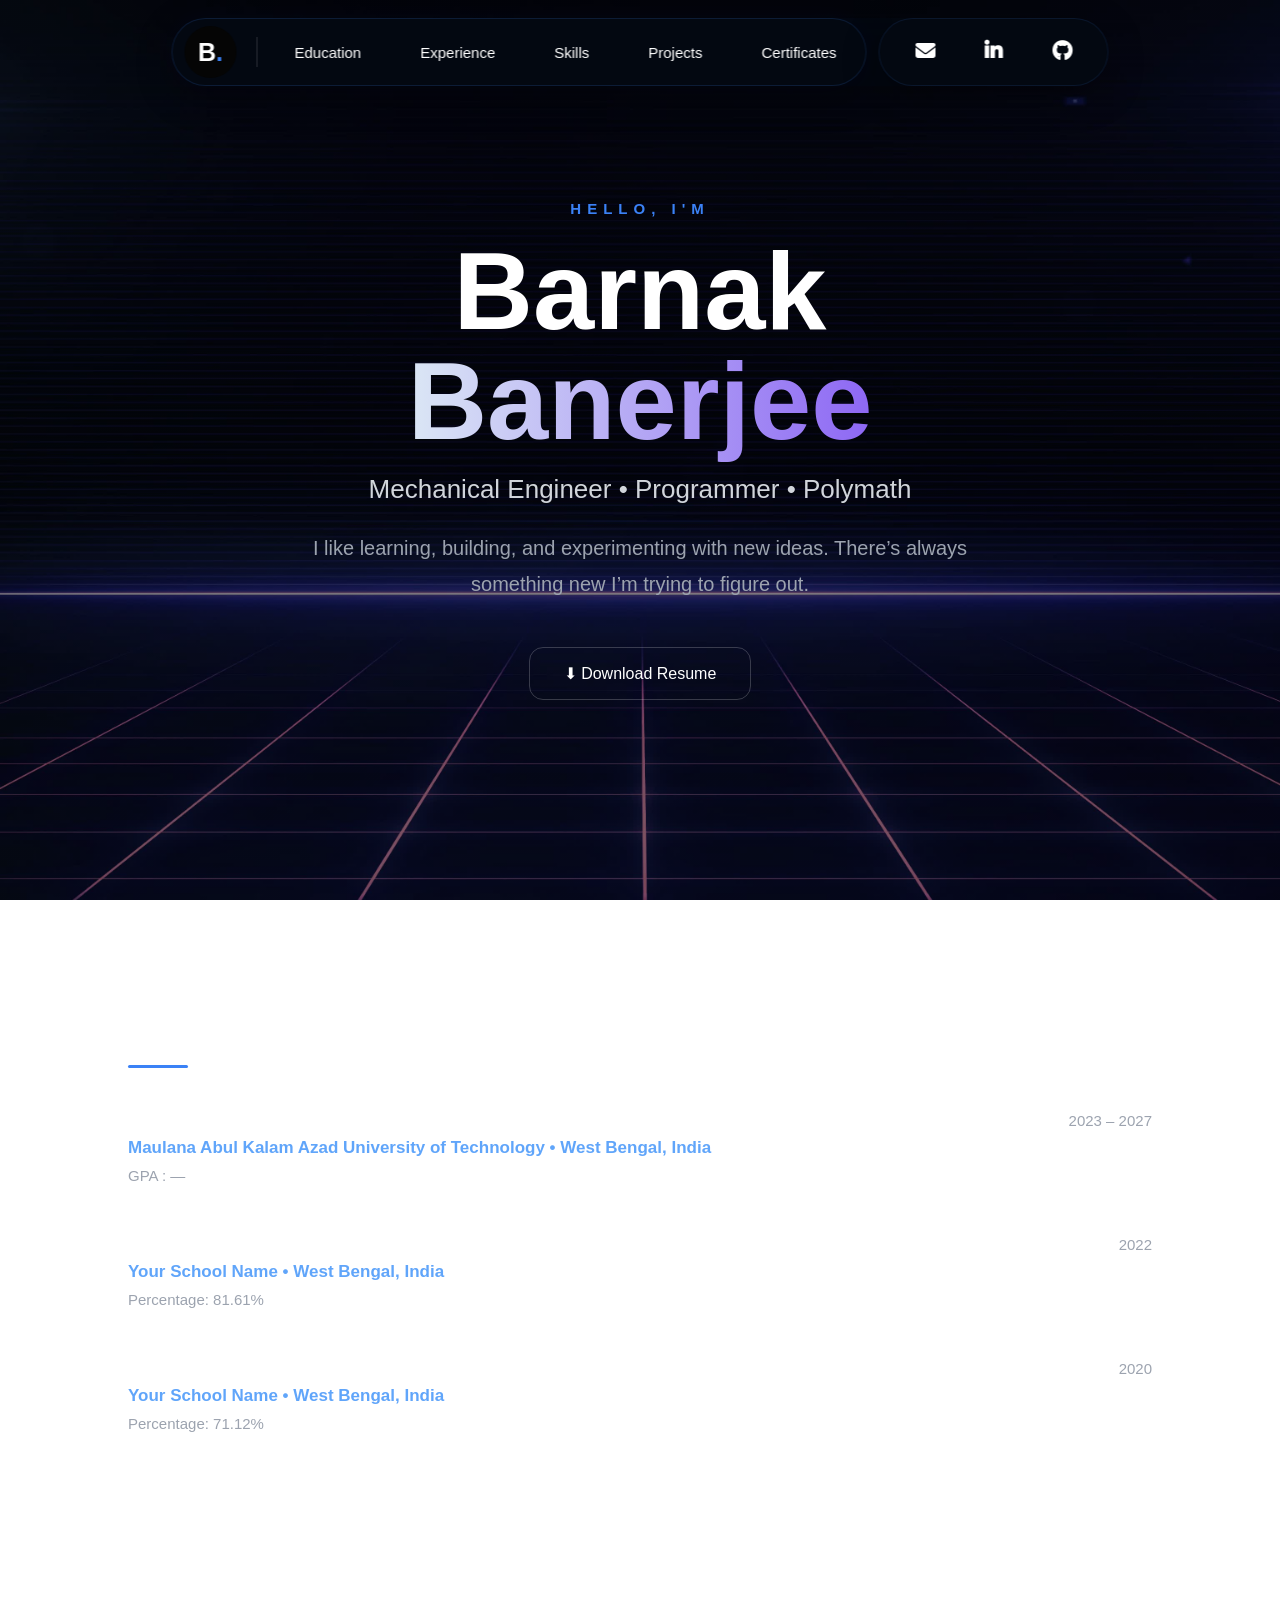
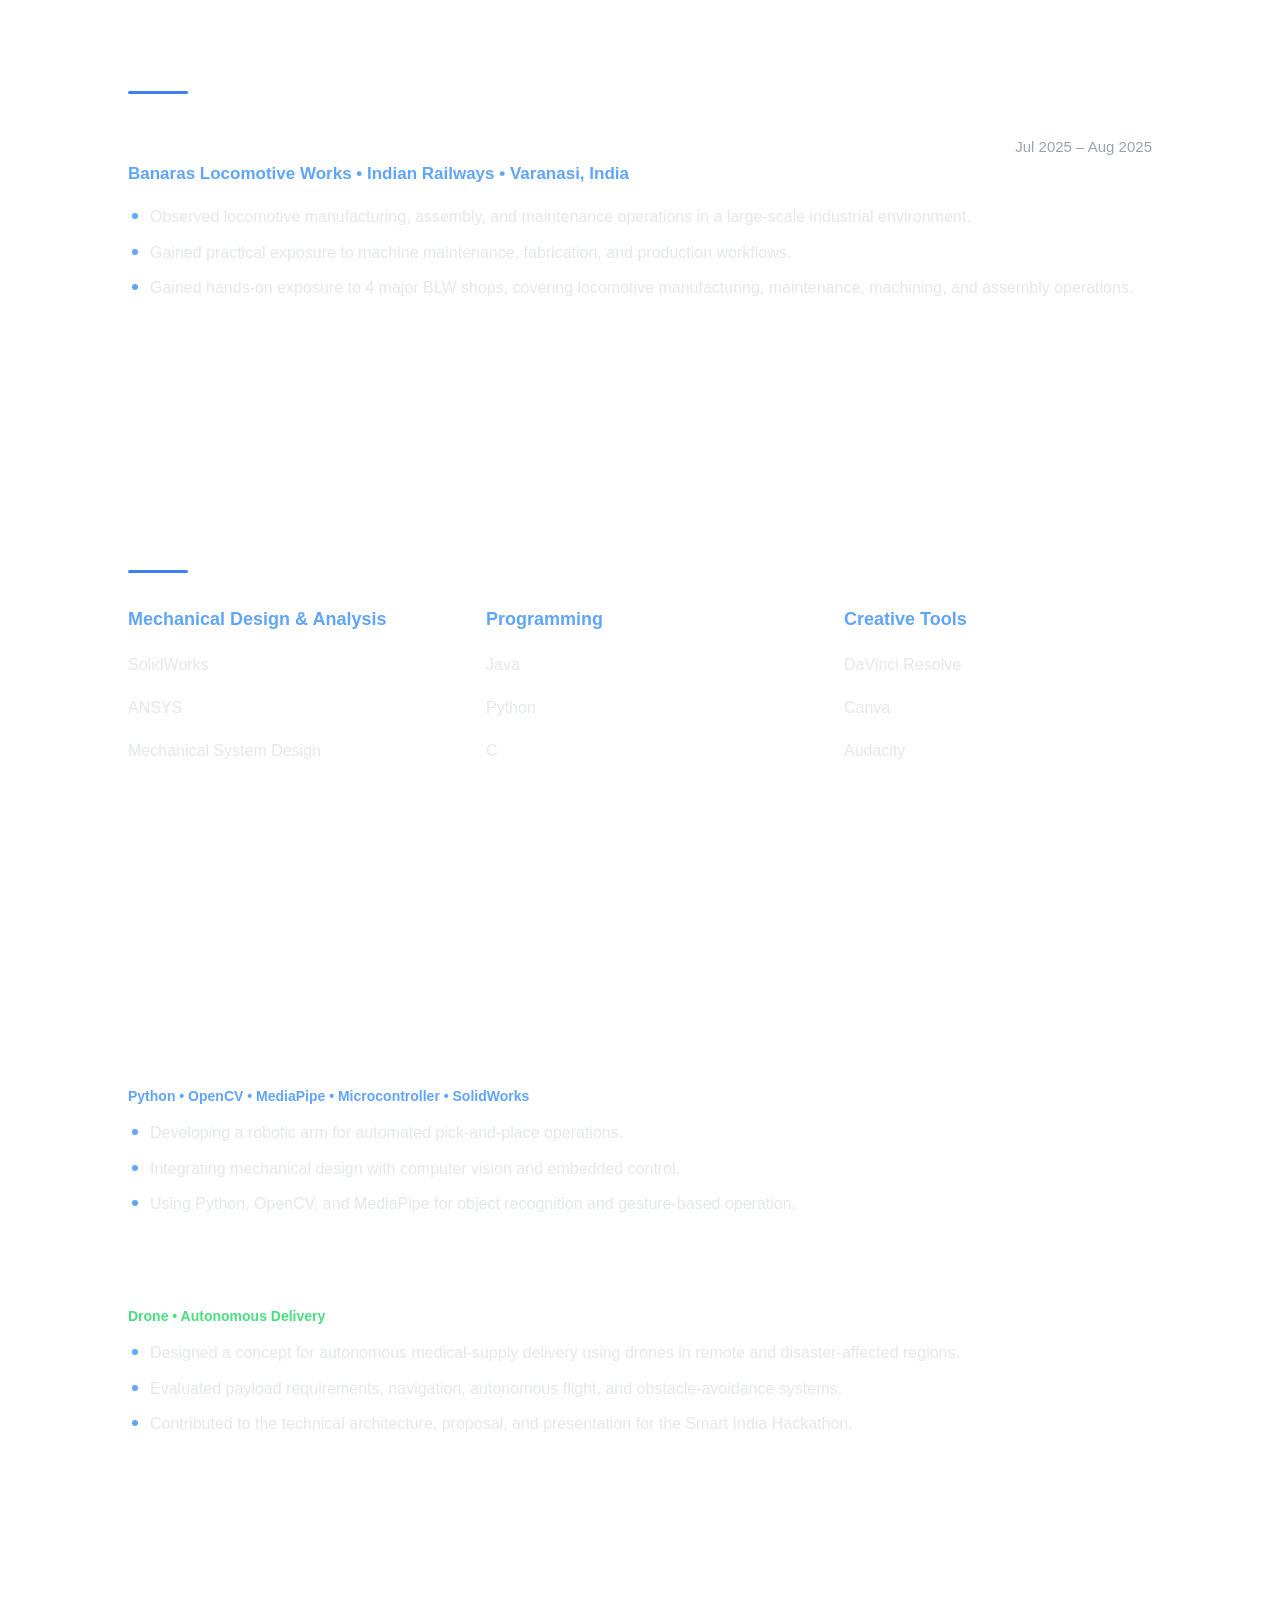
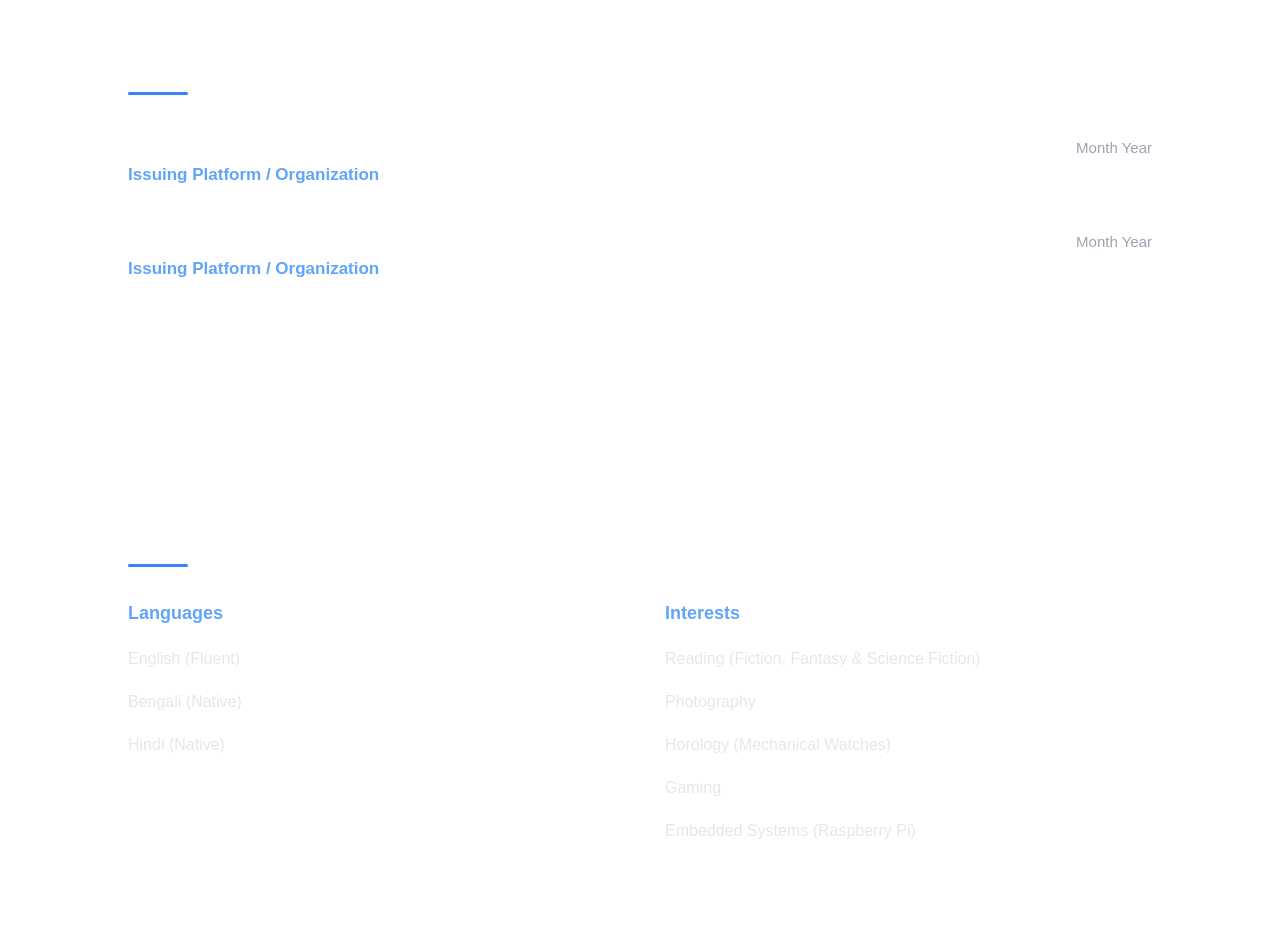
==== commit 40d71142: "few minor changes" ====
--- a/index.html
+++ b/index.html
@@ -20,6 +20,7 @@
             <a href="#experience">Experience</a>
             <a href="#skills">Skills</a>
             <a href="#projects">Projects</a>
+            <a href="#certificates">Certificates</a>
 
         </div>
 
@@ -202,39 +203,92 @@
         </a>
     </div>
 
-    <div class="projects-grid">
-
-        <div class="project-card">
-            <div class="project-icon node-blue">
-            <img src="assets/roboticArm.png" alt="Robotic Arm">
-            </div>
-            <h3 class="project-title">Computer Vision Assisted Robotic Arm </h3>
-            <p class="project-tag node-purple">Python &bull; OpenCV &bull; MediaPipe &bull; Microcontroller &bull; SolidWorks</p>
-            <p class="project-desc">
-    • Developing a robotic arm for automated pick-and-place operations.<br>
-    • Integrating mechanical design with computer vision and embedded control.<br>
-    • Using Python, OpenCV, and MediaPipe for object recognition and gesture-based operation.
-</p>
-        </div>
-
-        <div class="project-card">
-            <div class="project-icon node-blue">
-            <img src="assets/medicalSupply.png" alt="Robotic Arm">
-            </div>
-            <h3 class="project-title">Medical Supply Delivery Drone </h3>
-            <p class="project-tag node-purple">Drone &bull; Autonomous Delivery</p>
-            <p class="project-desc">
-    • Designed a concept for autonomous medical-supply delivery using drones in remote and disaster-affected regions.<br>
-    • Evaluated payload requirements, navigation, autonomous flight, and obstacle-avoidance systems.<br>
-    • Contributed to the technical architecture, proposal, and presentation for the Smart India Hackathon.
-</p>
-        </div>
-
-        <!-- Add more projects by duplicating a .project-card block.
+    <div class="projects-list">
+
+        <div class="project-entry">
+            <h3 class="project-title">Computer Vision Assisted Robotic Arm</h3>
+            <p class="project-tag node-blue">Python &bull; OpenCV &bull; MediaPipe &bull; Microcontroller &bull; SolidWorks</p>
+            <ul class="project-bullets">
+                <li>Developing a robotic arm for automated pick-and-place operations.</li>
+                <li>Integrating mechanical design with computer vision and embedded control.</li>
+                <li>Using Python, OpenCV, and MediaPipe for object recognition and gesture-based operation.</li>
+            </ul>
+        </div>
+
+        <div class="project-entry">
+            <h3 class="project-title">Medical Supply Delivery Drone</h3>
+            <p class="project-tag node-green">Drone &bull; Autonomous Delivery</p>
+            <ul class="project-bullets">
+                <li>Designed a concept for autonomous medical-supply delivery using drones in remote and disaster-affected regions.</li>
+                <li>Evaluated payload requirements, navigation, autonomous flight, and obstacle-avoidance systems.</li>
+                <li>Contributed to the technical architecture, proposal, and presentation for the Smart India Hackathon.</li>
+            </ul>
+        </div>
+
+        <!-- Add more projects by duplicating a .project-entry block.
              Cycle through node-blue / node-purple / node-green / node-orange
-             for the icon + tag color. -->
-
-    </div>
-</section>
-<section id='contact'><h2>Contact</h2><p>Email: barnakbanerjee6354@gmail.com</p></section>
+             for the .project-tag color. -->
+
+    </div>
+</section>
+<section id='certificates'>
+    <div class="section-header">
+        <h2>Certificates</h2>
+        <div class="section-underline"></div>
+    </div>
+
+    <div class="cert-list">
+
+        <div class="cert-entry">
+            <div class="cert-top">
+                <a href="assets/certificates/certificate-1.pdf" target="_blank" class="cert-name">Course / Certification Name</a>
+                <span class="cert-date">Month Year</span>
+            </div>
+            <p class="cert-issuer">Issuing Platform / Organization</p>
+        </div>
+
+        <div class="cert-entry">
+            <div class="cert-top">
+                <a href="assets/certificates/certificate-2.pdf" target="_blank" class="cert-name">Course / Certification Name</a>
+                <span class="cert-date">Month Year</span>
+            </div>
+            <p class="cert-issuer">Issuing Platform / Organization</p>
+        </div>
+
+        <!-- Add more certificates by duplicating a .cert-entry block.
+             Point each href at the certificate file (PDF or image) saved
+             in assets/certificates/, or at its public verification link. -->
+
+    </div>
+</section>
+<section id='languages-interests'>
+    <div class="section-header">
+        <h2>Languages &amp; Interests</h2>
+        <div class="section-underline"></div>
+    </div>
+
+    <div class="skills-columns">
+
+        <div class="skills-category">
+            <h3>Languages</h3>
+            <ul>
+                <li>English (Fluent)</li>
+                <li>Bengali (Native)</li>
+                <li>Hindi (Native)</li>
+            </ul>
+        </div>
+
+        <div class="skills-category">
+            <h3>Interests</h3>
+            <ul>
+                <li>Reading (Fiction, Fantasy &amp; Science Fiction)</li>
+                <li>Photography</li>
+                <li>Horology (Mechanical Watches)</li>
+                <li>Gaming</li>
+                <li>Embedded Systems (Raspberry Pi)</li>
+            </ul>
+        </div>
+
+    </div>
+</section>
 <script src='script.js'></script></body></html>
--- a/style.css
+++ b/style.css
@@ -836,123 +836,169 @@
     transform:translateY(-3px);
 }
 
-.projects-grid{
-    display:grid;
-    grid-template-columns:repeat(auto-fit,minmax(280px,1fr));
-    gap:30px;
-}
-
-.project-card{
-    padding:32px 28px;
-
-    border-radius:24px;
-
-    background:rgba(20,20,20,.55);
-
-    backdrop-filter:blur(12px);
-
-    border:1px solid rgba(255,255,255,.08);
-
-    transition:.35s;
-}
-
-.project-card:hover{
-    transform:translateY(-8px);
-    border-color:rgba(255,255,255,.18);
-}
-
-.project-icon{
-    width:56px;
-    height:56px;
-
-    display:flex;
-    align-items:center;
-    justify-content:center;
-
-    border-radius:16px;
-
-    background:rgba(255,255,255,.03);
-
-    font-size:22px;
-
-    margin-bottom:22px;
+.projects-list{
+    display:flex;
+    flex-direction:column;
+    gap:50px;
+}
+
+.project-entry{
+    display:flex;
+    flex-direction:column;
+    gap:6px;
 }
 
 .project-title{
-    font-size:20px;
+    font-size:24px;
     font-weight:700;
     line-height:1.3;
 
-    margin-bottom:8px;
+    margin:0 0 4px 0;
 }
 
 .project-tag{
-    font-size:13px;
+    font-size:14px;
     font-weight:600;
 
-    margin-bottom:14px;
-}
-
-.project-desc{
+    margin-bottom:10px;
+}
+
+.project-bullets{
+    list-style:none;
+
+    display:flex;
+    flex-direction:column;
+    gap:10px;
+
+    margin:0;
+}
+
+.project-bullets li{
+    position:relative;
+
+    padding-left:22px;
+
+    font-size:16px;
+    color:#e5e7eb;
+    line-height:1.6;
+}
+
+.project-bullets li::before{
+    content:"";
+
+    position:absolute;
+
+    left:4px;
+    top:9px;
+
+    width:6px;
+    height:6px;
+
+    border-radius:50%;
+
+    background:#60a5fa;
+}
+
+/* color themes (reused by project tags) */
+
+.project-tag.node-blue{
+    color:#60a5fa;
+}
+
+.project-tag.node-purple{
+    color:#c084fc;
+}
+
+.project-tag.node-green{
+    color:#4ade80;
+}
+
+.project-tag.node-orange{
+    color:#fb923c;
+}
+
+/* CONTACT */
+
+#certificates{
+
+    padding-bottom:120px;
+
+}
+
+/* CERTIFICATES */
+
+.cert-list{
+    display:flex;
+    flex-direction:column;
+    gap:40px;
+}
+
+.cert-entry{
+    display:flex;
+    flex-direction:column;
+    gap:6px;
+}
+
+.cert-top{
+    display:flex;
+    justify-content:space-between;
+    align-items:baseline;
+
+    gap:20px;
+
+    flex-wrap:wrap;
+}
+
+.cert-name{
+    font-size:24px;
+    font-weight:700;
+
+    color:#fff;
+
+    text-decoration:none;
+
+    transition:.3s ease;
+}
+
+.cert-name:hover{
+    color:#60a5fa;
+    text-decoration:underline;
+}
+
+.cert-date{
     font-size:15px;
     color:#9ca3af;
-    line-height:1.7;
-}
-
-/* color themes (reused by project icons + tags) */
-
-.node-blue.project-icon{
-    border:1px solid rgba(59,130,246,.5);
+    white-space:nowrap;
+}
+
+.cert-issuer{
+    font-size:17px;
+    font-weight:600;
     color:#60a5fa;
-    box-shadow:0 0 30px rgba(59,130,246,.12);
-}
-
-.project-tag.node-blue{
-    color:#60a5fa;
-}
-
-.node-purple.project-icon{
-    border:1px solid rgba(168,85,247,.5);
-    color:#c084fc;
-    box-shadow:0 0 30px rgba(168,85,247,.12);
-}
-
-.project-tag.node-purple{
-    color:#c084fc;
-}
-
-.node-green.project-icon{
-    border:1px solid rgba(34,197,94,.5);
-    color:#4ade80;
-    box-shadow:0 0 30px rgba(34,197,94,.12);
-}
-
-.project-tag.node-green{
-    color:#4ade80;
-}
-
-.node-orange.project-icon{
-    border:1px solid rgba(251,146,60,.5);
-    color:#fb923c;
-    box-shadow:0 0 30px rgba(251,146,60,.12);
-}
-
-.project-tag.node-orange{
-    color:#fb923c;
-}
-
-/* CONTACT */
-
-#contact{
-
-    padding-bottom:120px;
-
 }
 /* =========================
    RESPONSIVE / MOBILE
 ========================= */
 
 @media (max-width:768px){
+
+    /* Swap the desktop backdrop for the mobile-optimized image.
+       `fixed` attachment is dropped too - mobile browsers handle
+       fixed backgrounds poorly, causing jank/repaint issues while
+       scrolling. */
+    body{
+        background:
+        linear-gradient(
+            rgba(0,0,0,.45),
+            rgba(0,0,0,.45)
+        ),
+        url("assets/backgrounds/mobile_version.png");
+
+        background-size:cover;
+        background-position:center;
+        background-repeat:no-repeat;
+        background-attachment:scroll;
+    }
 
     /* Shrink hero padding + text so it doesn't dominate the screen */
     .hero{
@@ -1109,7 +1155,8 @@
 
     /* Education / experience: date drops under the title instead of squeezing beside it */
     .edu-top,
-    .exp-top{
+    .exp-top,
+    .cert-top{
         flex-direction:column;
         gap:4px;
     }
@@ -1141,11 +1188,4 @@
         padding:14px 24px;
         font-size:15px;
     }
-}
-
-.project-icon img {
-    width: 75px;
-    height: 75px;
-    object-fit: contain;
-    display: block;
 }
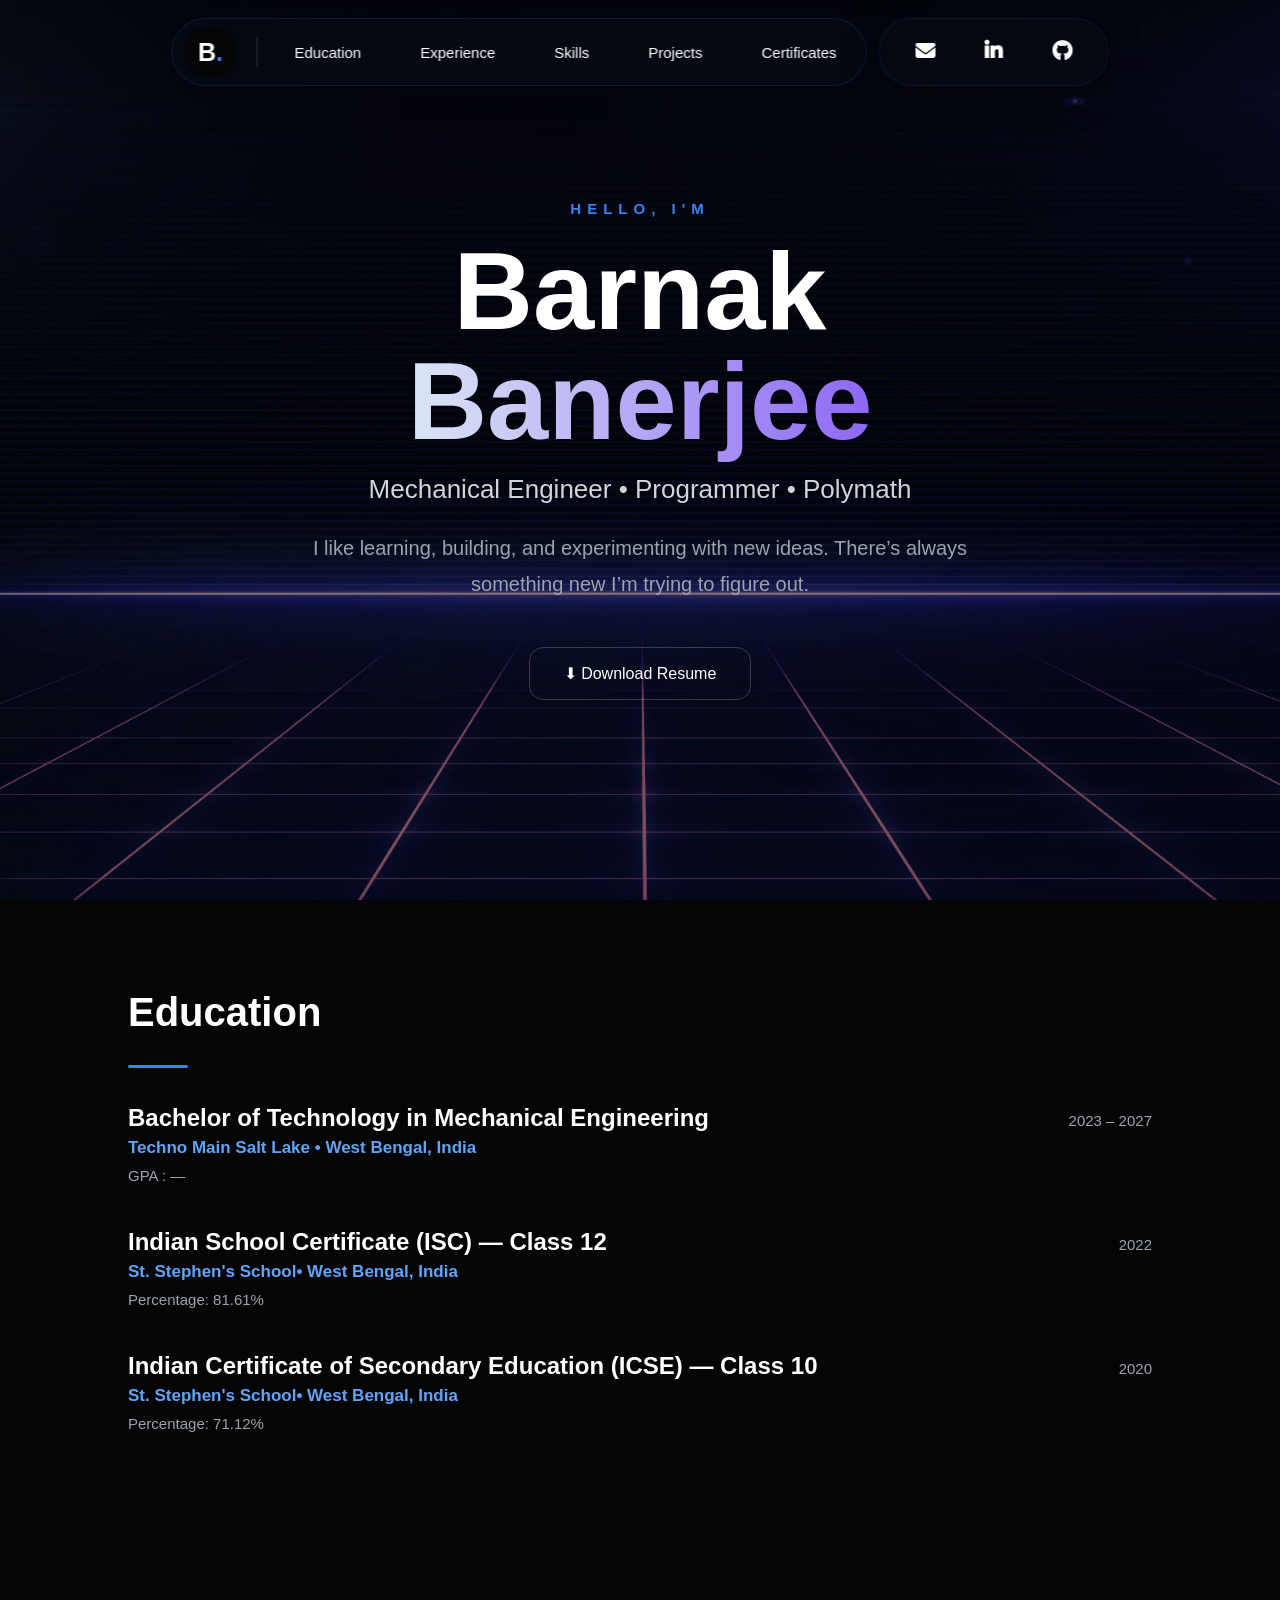
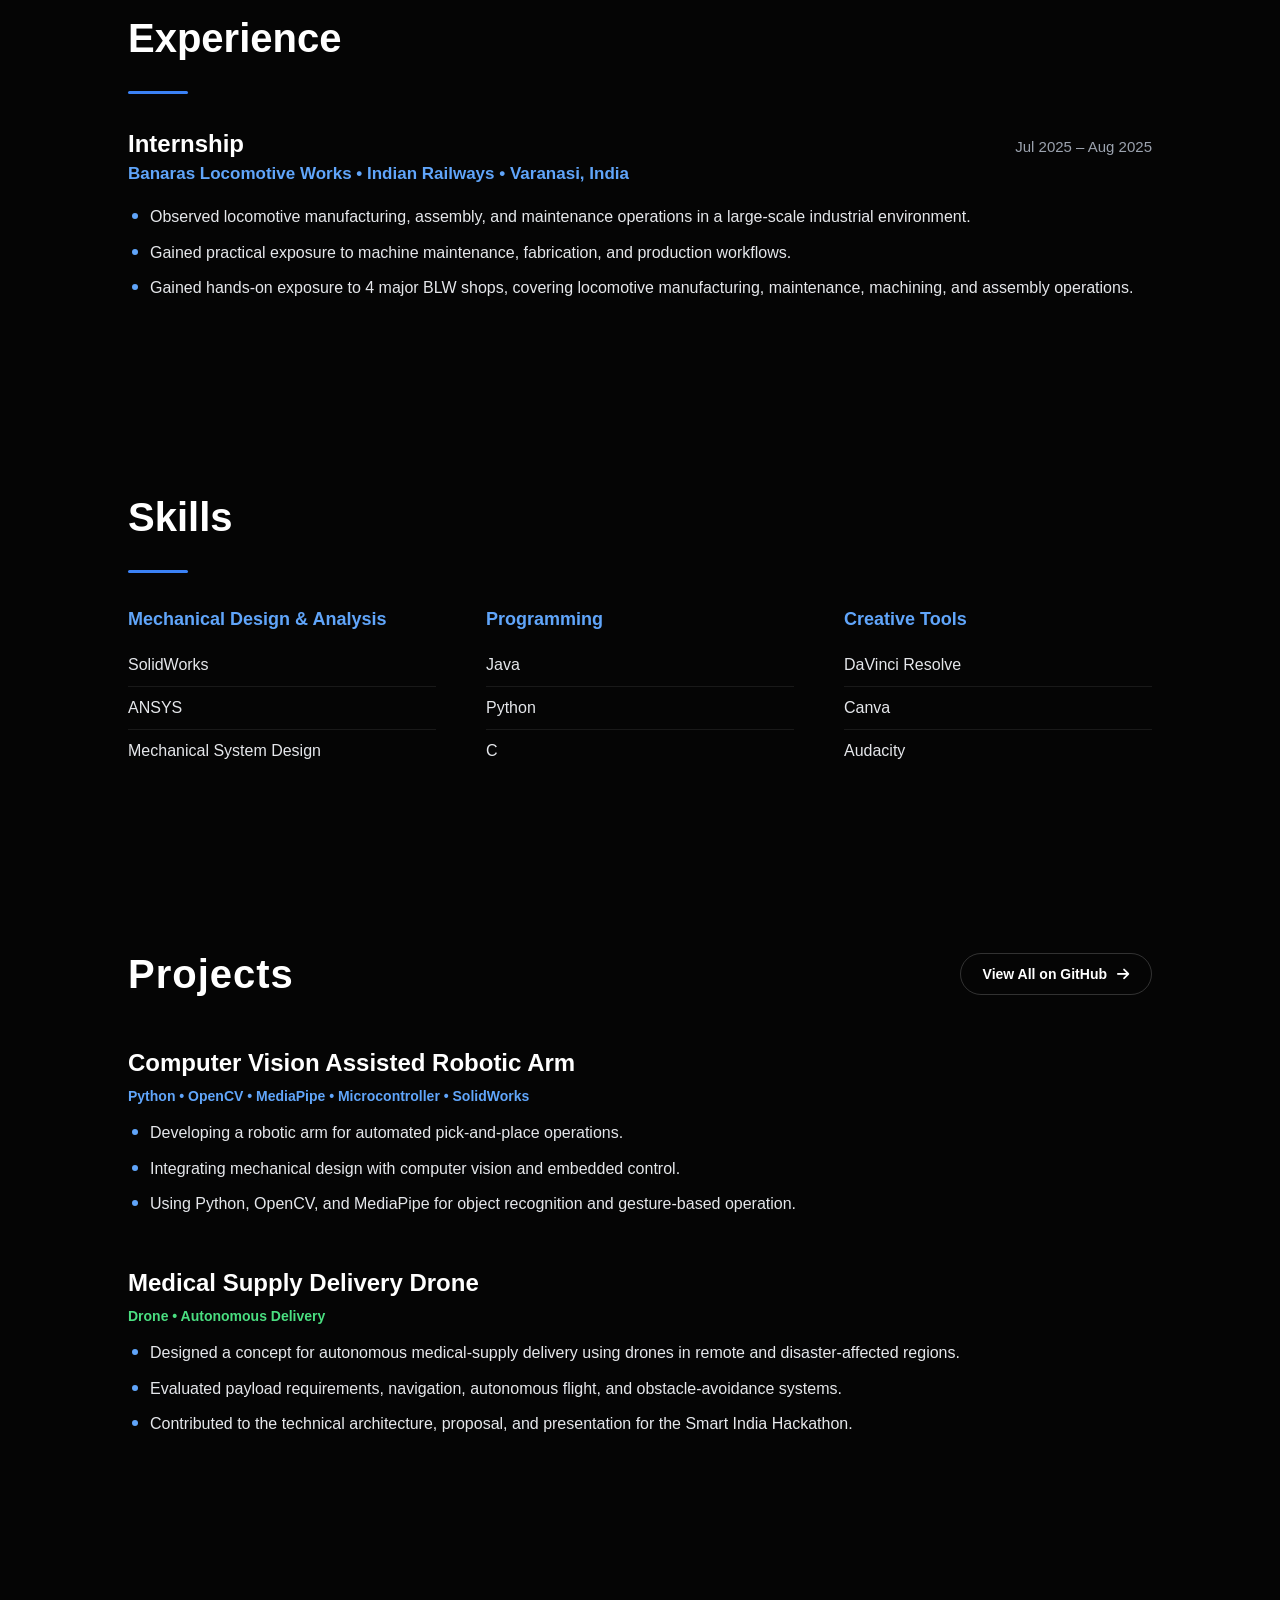
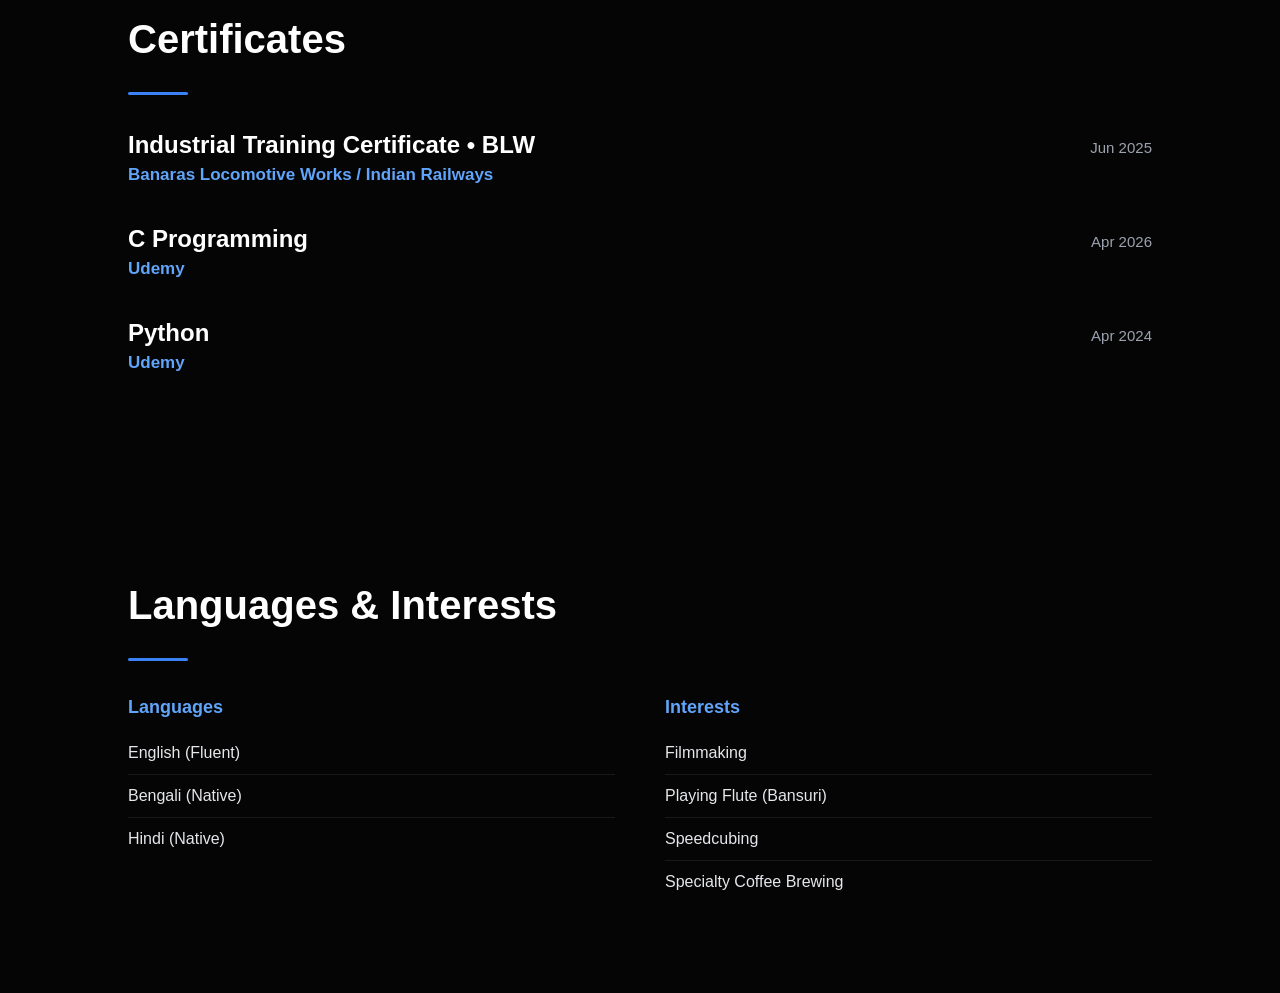
==== commit 74a7fd42: "added certificates, hobbies and interest and added school name," ====
--- a/index.html
+++ b/index.html
@@ -72,7 +72,7 @@
 
     <div class="hero-buttons">
 
-    <a href="#" class="btn-outline">
+    <a href="assets/certificates/Barnak_Resume.pdf" target="_blank" class="btn-outline">
         ⬇ Download Resume
     </a>
 
@@ -94,7 +94,7 @@
             <h3 class="edu-degree">Bachelor of Technology in Mechanical Engineering</h3>
             <span class="edu-date">2023 – 2027</span>
         </div>
-        <p class="edu-school">Maulana Abul Kalam Azad University of Technology &bull; West Bengal, India</p>
+        <p class="edu-school">Techno Main Salt Lake &bull; West Bengal, India</p>
         <p class="edu-detail">GPA : —</p>
     </div>
 
@@ -103,7 +103,7 @@
             <h3 class="edu-degree">Indian School Certificate (ISC) — Class 12</h3>
             <span class="edu-date">2022</span>
         </div>
-        <p class="edu-school">Your School Name &bull; West Bengal, India </p>
+        <p class="edu-school">St. Stephen's School&bull; West Bengal, India </p>
         <p class="edu-detail">Percentage: 81.61%</p>
     </div>
 
@@ -112,7 +112,7 @@
             <h3 class="edu-degree">Indian Certificate of Secondary Education (ICSE) — Class 10</h3>
             <span class="edu-date">2020</span>
         </div>
-        <p class="edu-school">Your School Name &bull; West Bengal, India</p>
+        <p class="edu-school">St. Stephen's School&bull; West Bengal, India</p>
         <p class="edu-detail">Percentage: 71.12%</p>
     </div>
 
@@ -197,7 +197,7 @@
 <section id='projects'>
 
     <div class="projects-header">
-        <h2>// Projects</h2>
+        <h2>Projects</h2>
         <a href="https://github.com/Barnak67" class="btn-view-all" target="_blank">
             View All on GitHub <i class="fa-solid fa-arrow-right"></i>
         </a>
@@ -241,20 +241,27 @@
 
         <div class="cert-entry">
             <div class="cert-top">
-                <a href="assets/certificates/certificate-1.pdf" target="_blank" class="cert-name">Course / Certification Name</a>
-                <span class="cert-date">Month Year</span>
-            </div>
-            <p class="cert-issuer">Issuing Platform / Organization</p>
+                <a href="assets/certificates/blw_cer.pdf" target="_blank" class="cert-name">Industrial Training Certificate &bull; BLW</a>
+                <span class="cert-date">Jun 2025</span>
+            </div>
+            <p class="cert-issuer">Banaras Locomotive Works / Indian Railways</p>
         </div>
 
         <div class="cert-entry">
             <div class="cert-top">
-                <a href="assets/certificates/certificate-2.pdf" target="_blank" class="cert-name">Course / Certification Name</a>
-                <span class="cert-date">Month Year</span>
-            </div>
-            <p class="cert-issuer">Issuing Platform / Organization</p>
-        </div>
-
+                <a href="assets/certificates/c_programming.pdf" target="_blank" class="cert-name">C Programming</a>
+                <span class="cert-date">Apr 2026</span>
+            </div>
+            <p class="cert-issuer">Udemy</p>
+        </div>
+
+        <div class="cert-entry">
+            <div class="cert-top">
+                <a href="assets/certificates/python_Cer.pdf" target="_blank" class="cert-name">Python</a>
+                <span class="cert-date">Apr 2024</span>
+            </div>
+            <p class="cert-issuer">Udemy</p>
+        </div>
         <!-- Add more certificates by duplicating a .cert-entry block.
              Point each href at the certificate file (PDF or image) saved
              in assets/certificates/, or at its public verification link. -->
@@ -281,11 +288,10 @@
         <div class="skills-category">
             <h3>Interests</h3>
             <ul>
-                <li>Reading (Fiction, Fantasy &amp; Science Fiction)</li>
-                <li>Photography</li>
-                <li>Horology (Mechanical Watches)</li>
-                <li>Gaming</li>
-                <li>Embedded Systems (Raspberry Pi)</li>
+                <li>Filmmaking</li>
+                <li>Playing Flute (Bansuri)</li>
+                <li>Speedcubing</li>
+                <li>Specialty Coffee Brewing</li>
             </ul>
         </div>
 
--- a/style.css
+++ b/style.css
@@ -8,6 +8,13 @@
 
 html{
     scroll-behavior:smooth;
+
+    /* Fallback shown during the rubber-band overscroll bounce past
+       the top/bottom edges - without this it defaults to white. */
+    background-color:#050505;
+
+    overscroll-behavior:none;
+    overscroll-behavior-y:none;
 }
 
 /* BODY */
@@ -29,6 +36,10 @@
     background-position:center;
     background-repeat:no-repeat;
     background-attachment:fixed;
+    background-color:#050505;
+
+    overscroll-behavior:none;
+    overscroll-behavior-y:none;
 
 }
 
@@ -982,22 +993,35 @@
 
 @media (max-width:768px){
 
-    /* Swap the desktop backdrop for the mobile-optimized image.
-       `fixed` attachment is dropped too - mobile browsers handle
-       fixed backgrounds poorly, causing jank/repaint issues while
-       scrolling. */
+    /* The mobile backdrop is applied via body::before (fixed to the
+       viewport) instead of body's own background. Putting it directly
+       on body with background-size:cover would size the image to
+       cover the ENTIRE scrollable page height (not just the screen),
+       stretching it far beyond its natural proportions on a long page.
+       A fixed, viewport-sized pseudo-element keeps the framing correct
+       and still avoids the scroll jank that background-attachment:fixed
+       causes on mobile browsers. */
     body{
+        background:none;
+    }
+
+    body::before{
+        content:"";
+
+        position:fixed;
+        inset:0;
+        z-index:-1;
+
         background:
         linear-gradient(
             rgba(0,0,0,.45),
             rgba(0,0,0,.45)
         ),
-        url("assets/backgrounds/mobile_version.png");
+        url("assets/backgrounds/mobBack.png");
 
         background-size:cover;
         background-position:center;
         background-repeat:no-repeat;
-        background-attachment:scroll;
     }
 
     /* Shrink hero padding + text so it doesn't dominate the screen */
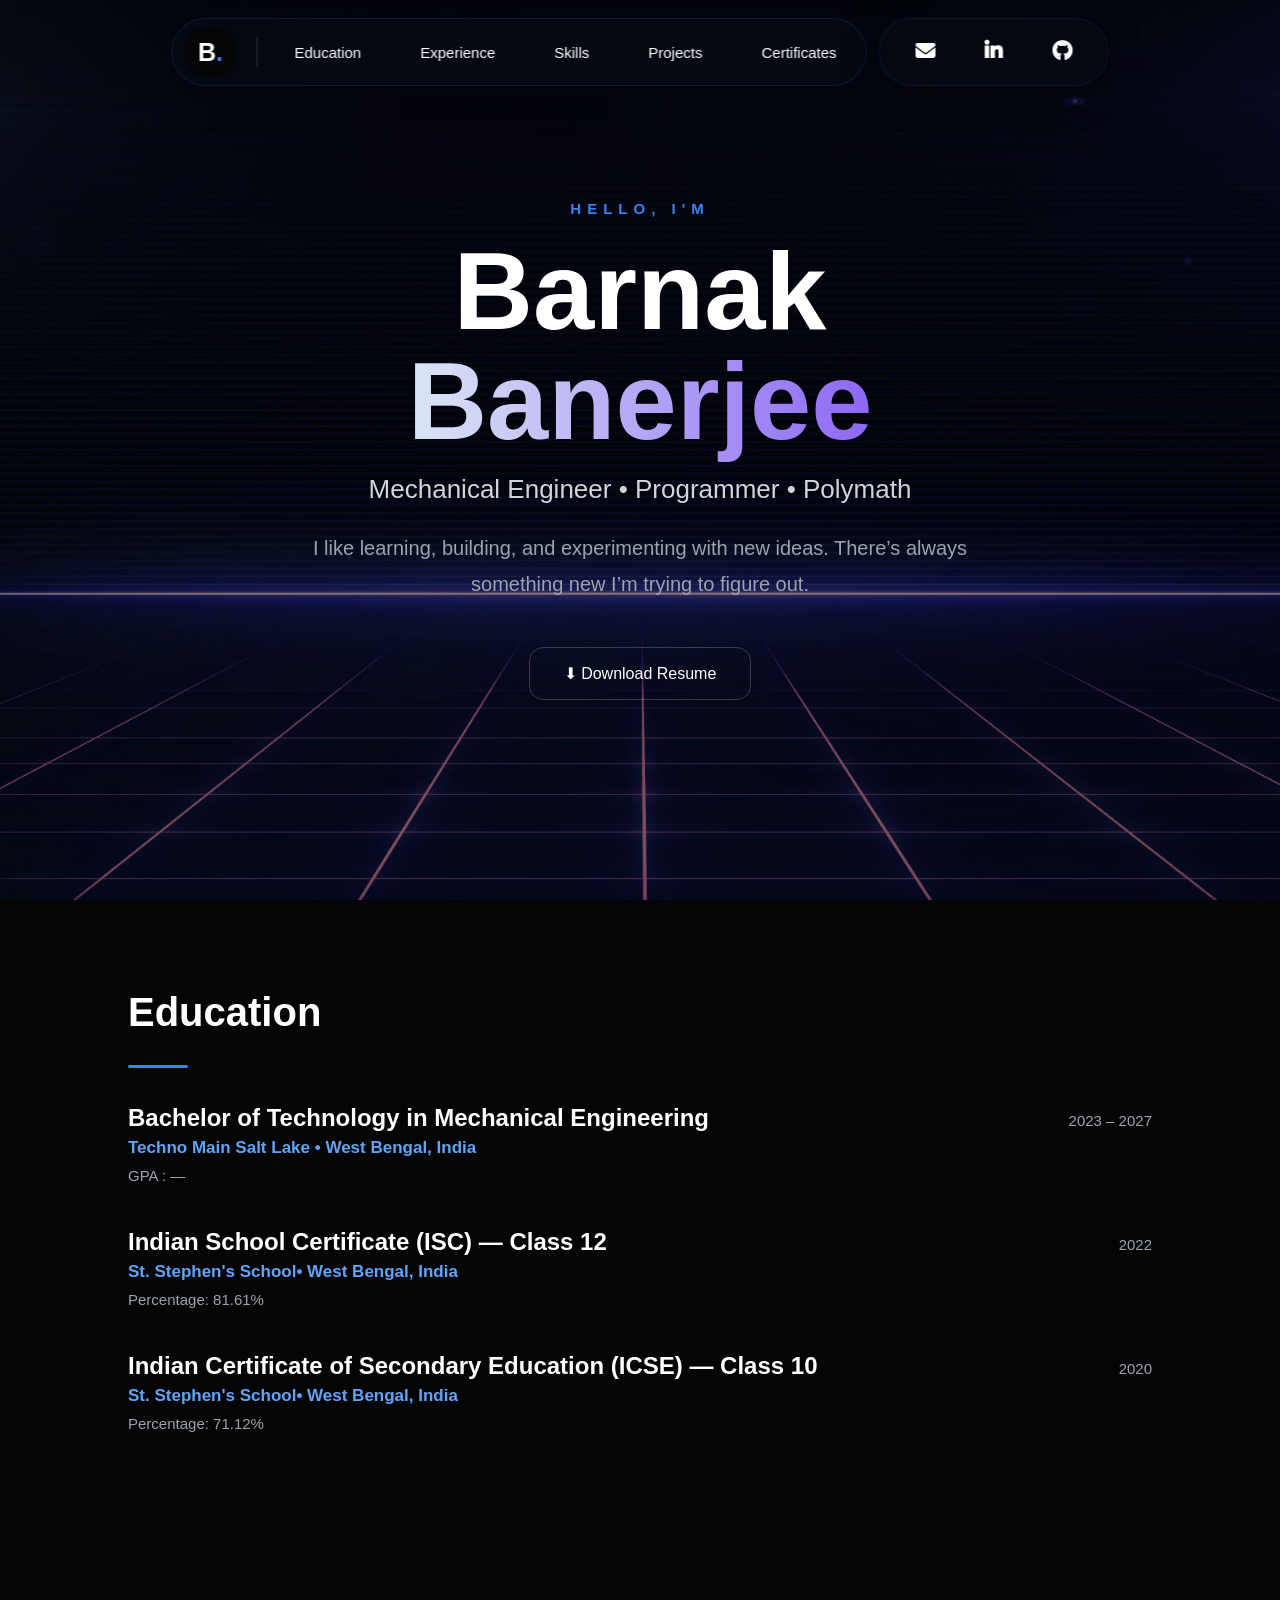
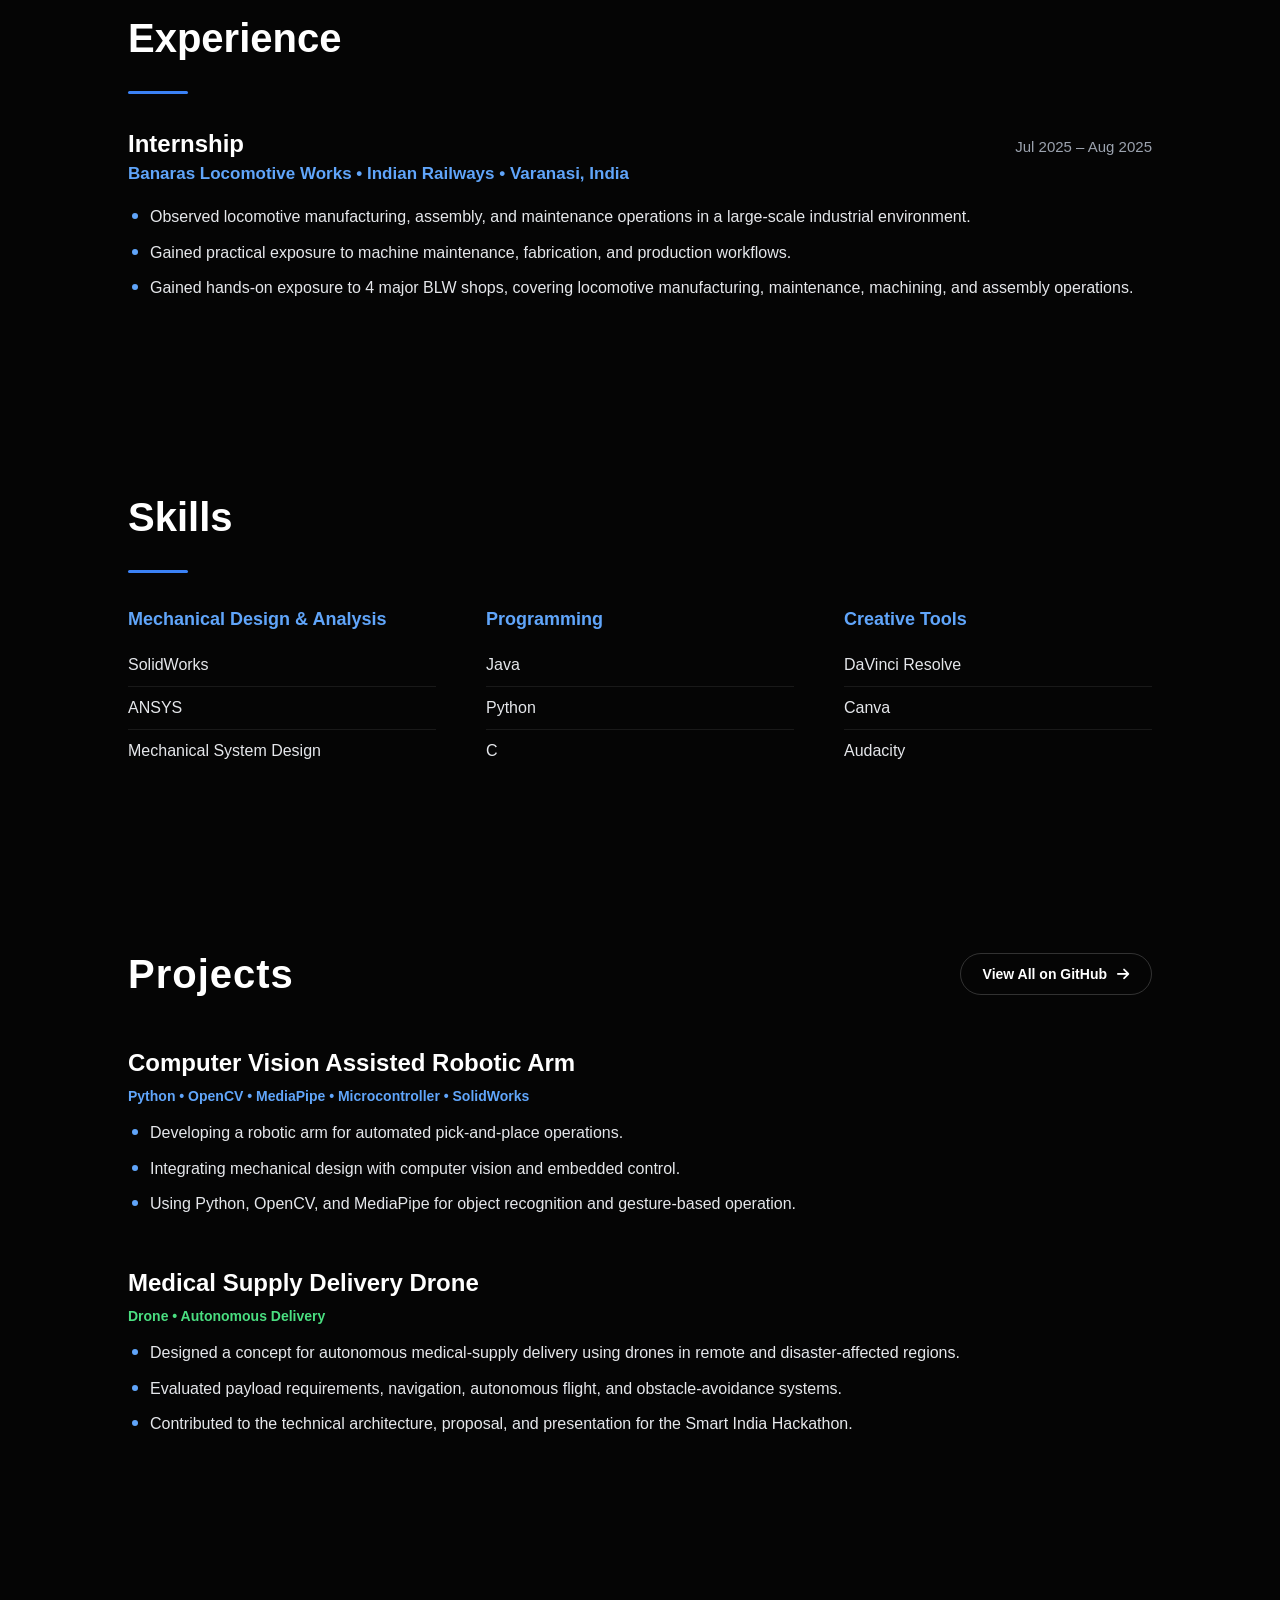
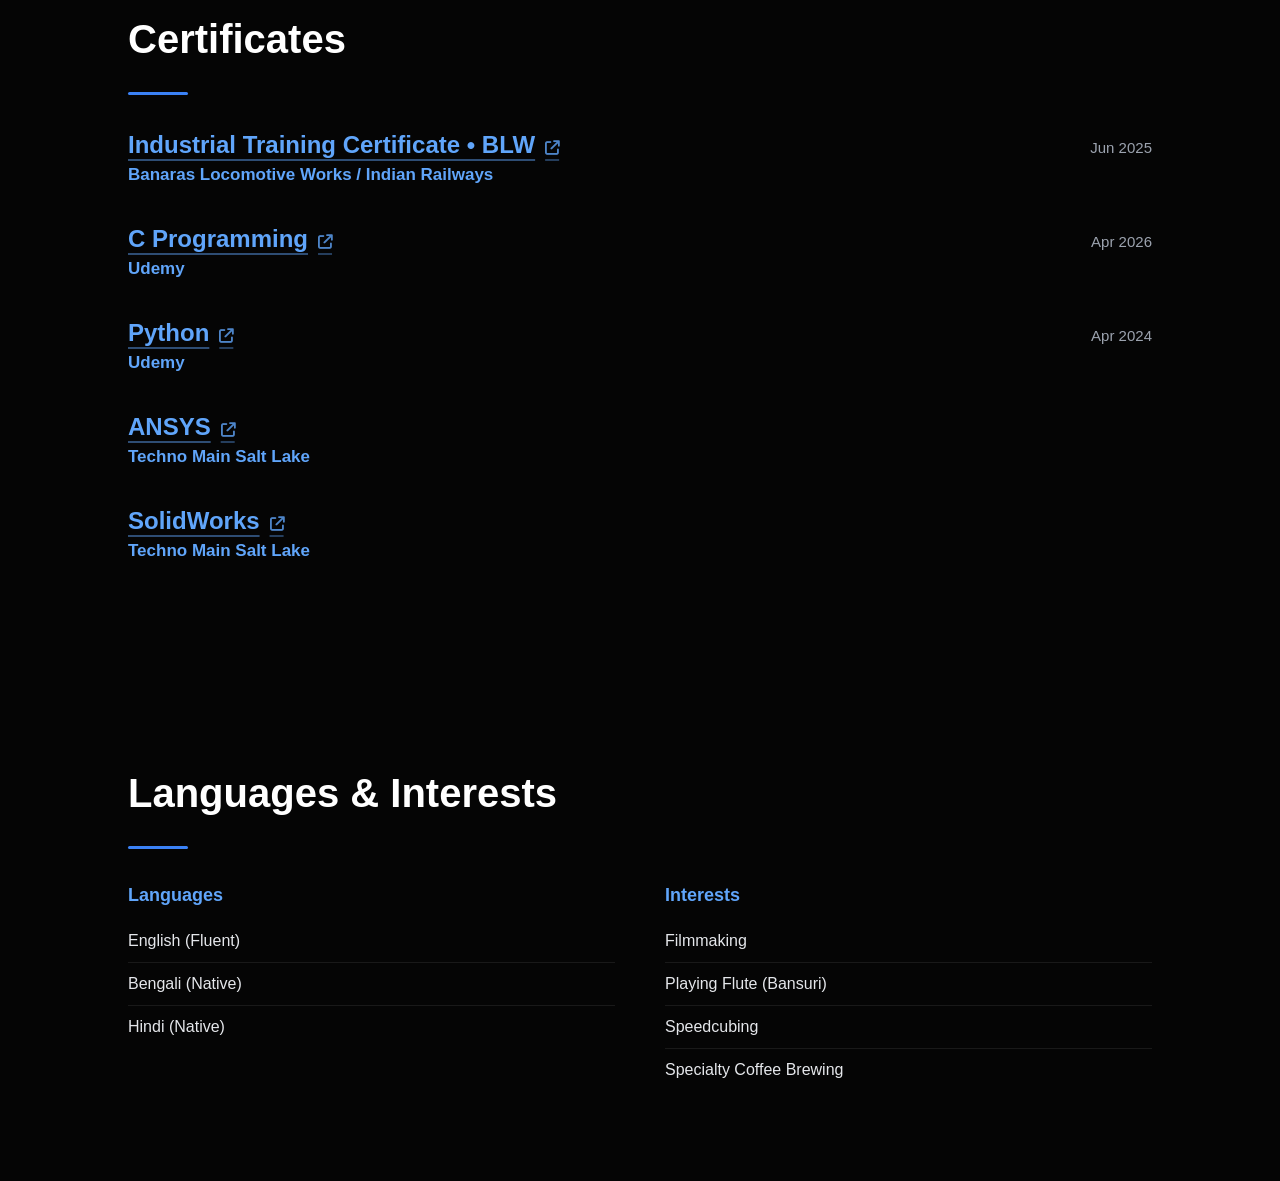
==== commit c885ac97: "check" ====
--- a/index.html
+++ b/index.html
@@ -30,7 +30,7 @@
     <!-- Contact -->
 <div class="nav-contact">
 
-    <a href="mailto:barnakbanerjee6354@gmail.com">
+    <a href="mailto:barnakbanerjee6354@gmail.com" id="copyEmail" data-email="barnakbanerjee6354@gmail.com" title="Copy email address" aria-label="Copy email address">
         <i class="fa-solid fa-envelope contact-icon"></i>
         <small></small>
     </a>
@@ -262,6 +262,22 @@
             </div>
             <p class="cert-issuer">Udemy</p>
         </div>
+
+        <div class="cert-entry">
+            <div class="cert-top">
+                <a href="assets/certificates/Barnak%20Banerjee_TMSL_Ansys.pdf" target="_blank" rel="noopener" class="cert-name">ANSYS</a>
+                <!-- <span class="cert-date">Mon YYYY</span> -->
+            </div>
+            <p class="cert-issuer">Techno Main Salt Lake</p>
+        </div>
+
+        <div class="cert-entry">
+            <div class="cert-top">
+                <a href="assets/certificates/Barnak%20Banaerjee_TMSL_SolidWorks.pdf" target="_blank" rel="noopener" class="cert-name">SolidWorks</a>
+                <!-- <span class="cert-date">Mon YYYY</span> -->
+            </div>
+            <p class="cert-issuer">Techno Main Salt Lake</p>
+        </div>
         <!-- Add more certificates by duplicating a .cert-entry block.
              Point each href at the certificate file (PDF or image) saved
              in assets/certificates/, or at its public verification link. -->
--- a/style.css
+++ b/style.css
@@ -960,20 +960,94 @@
     flex-wrap:wrap;
 }
 
+/* Certificate titles are links to the PDF, so they look clickable
+   at rest (blue + underline + icon), not only on hover. This also
+   matters on touch screens, which have no hover. */
 .cert-name{
+    display:inline-flex;
+    align-items:baseline;
+    gap:10px;
+
     font-size:24px;
     font-weight:700;
 
+    color:#60a5fa;
+
+    text-decoration:underline;
+    text-decoration-color:rgba(96,165,250,.45);
+    text-decoration-thickness:2px;
+    text-underline-offset:6px;
+
+    cursor:pointer;
+
+    transition:.3s ease;
+}
+
+.cert-name::after{
+    content:"\f08e";
+    font-family:"Font Awesome 6 Free";
+    font-weight:900;
+    font-size:.6em;
+
+    opacity:.8;
+
+    transition:.3s ease;
+}
+
+.cert-name:hover,
+.cert-name:focus-visible{
+    color:#93c5fd;
+    text-decoration-color:#93c5fd;
+}
+
+.cert-name:hover::after,
+.cert-name:focus-visible::after{
+    opacity:1;
+    transform:translate(2px,-2px);
+}
+
+.cert-name:focus-visible{
+    outline:2px solid #60a5fa;
+    outline-offset:6px;
+    border-radius:4px;
+}
+
+/* TOAST (email copied) */
+
+.toast{
+    position:fixed;
+    bottom:30px;
+    left:50%;
+
+    transform:translate(-50%,20px);
+
+    padding:12px 22px;
+
+    background:rgba(5,10,18,.92);
+
+    backdrop-filter:blur(20px);
+    -webkit-backdrop-filter:blur(20px);
+
+    border:1px solid rgba(59,130,246,.35);
+    border-radius:40px;
+
     color:#fff;
-
-    text-decoration:none;
-
-    transition:.3s ease;
-}
-
-.cert-name:hover{
-    color:#60a5fa;
-    text-decoration:underline;
+    font-size:14px;
+    font-weight:500;
+
+    box-shadow:0 10px 35px rgba(0,0,0,.45);
+
+    opacity:0;
+    pointer-events:none;
+
+    transition:opacity .3s ease, transform .3s ease;
+
+    z-index:2000;
+}
+
+.toast.show{
+    opacity:1;
+    transform:translate(-50%,0);
 }
 
 .cert-date{
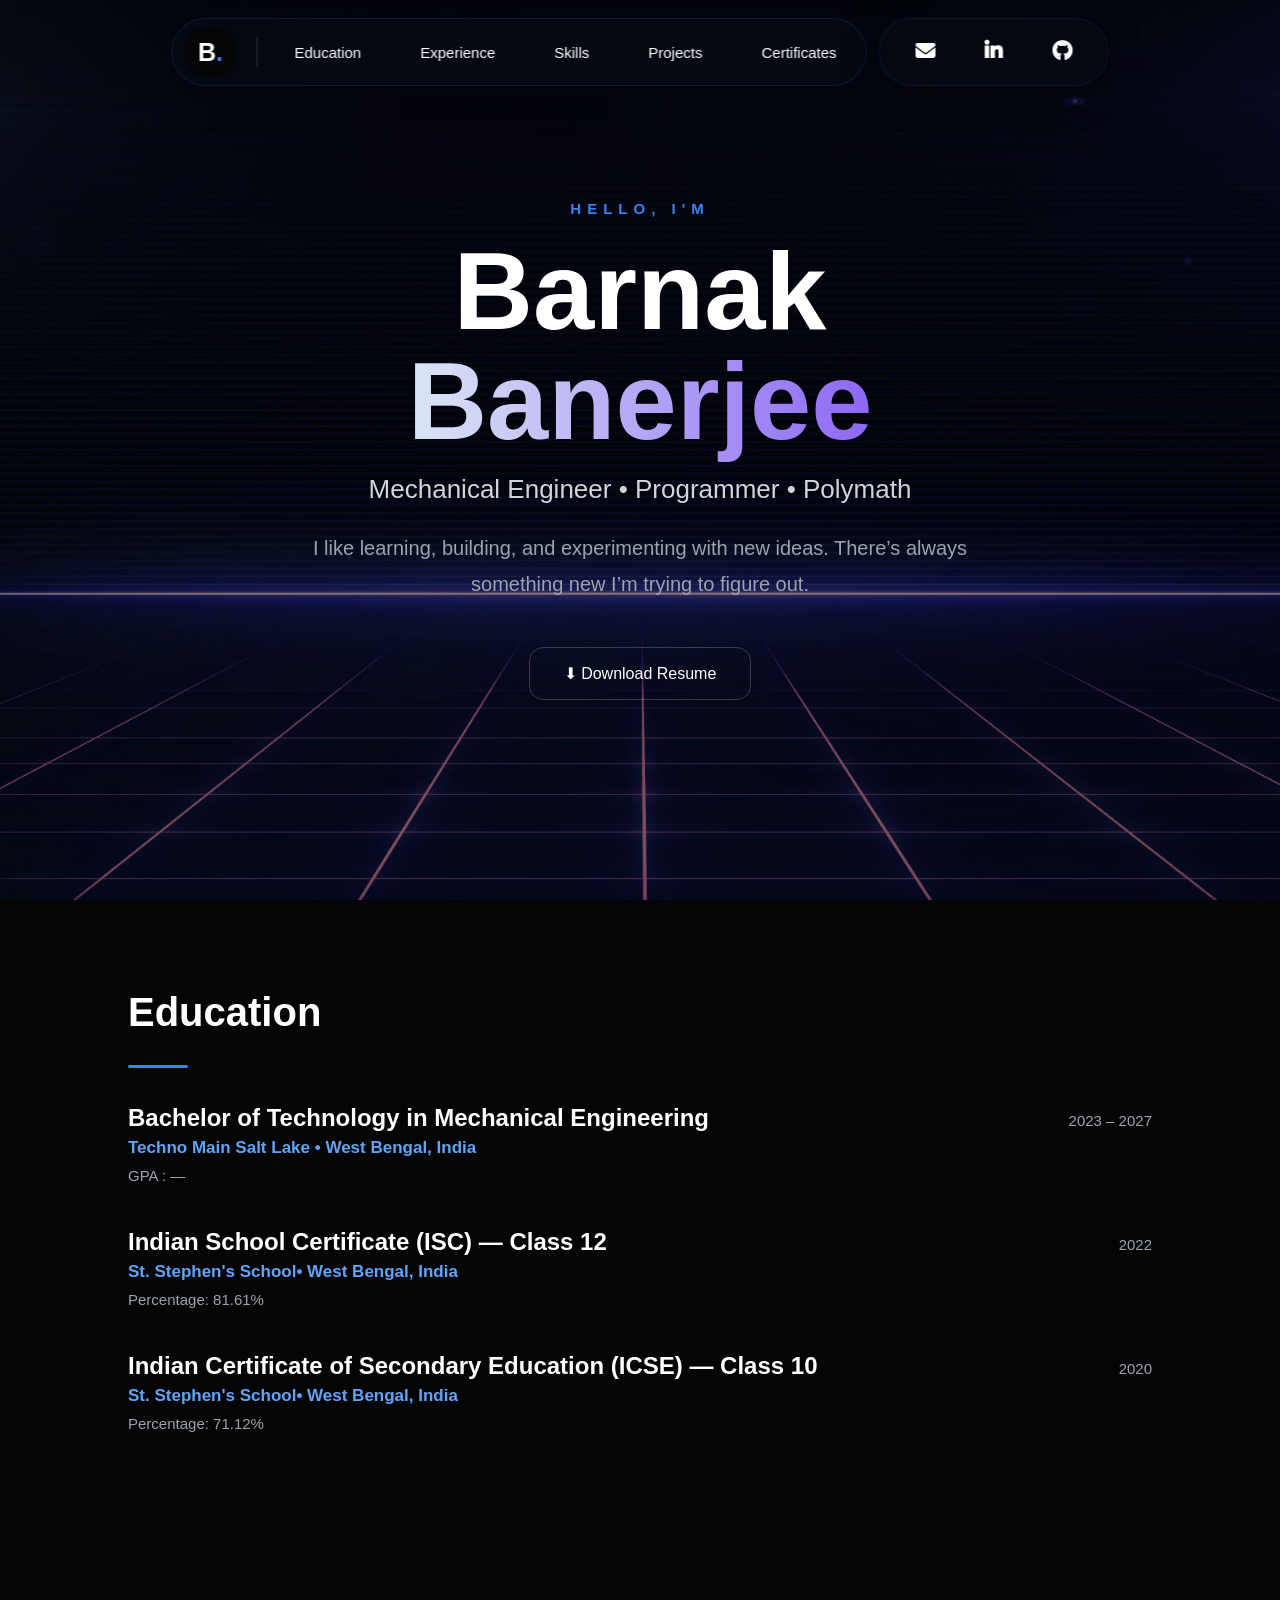
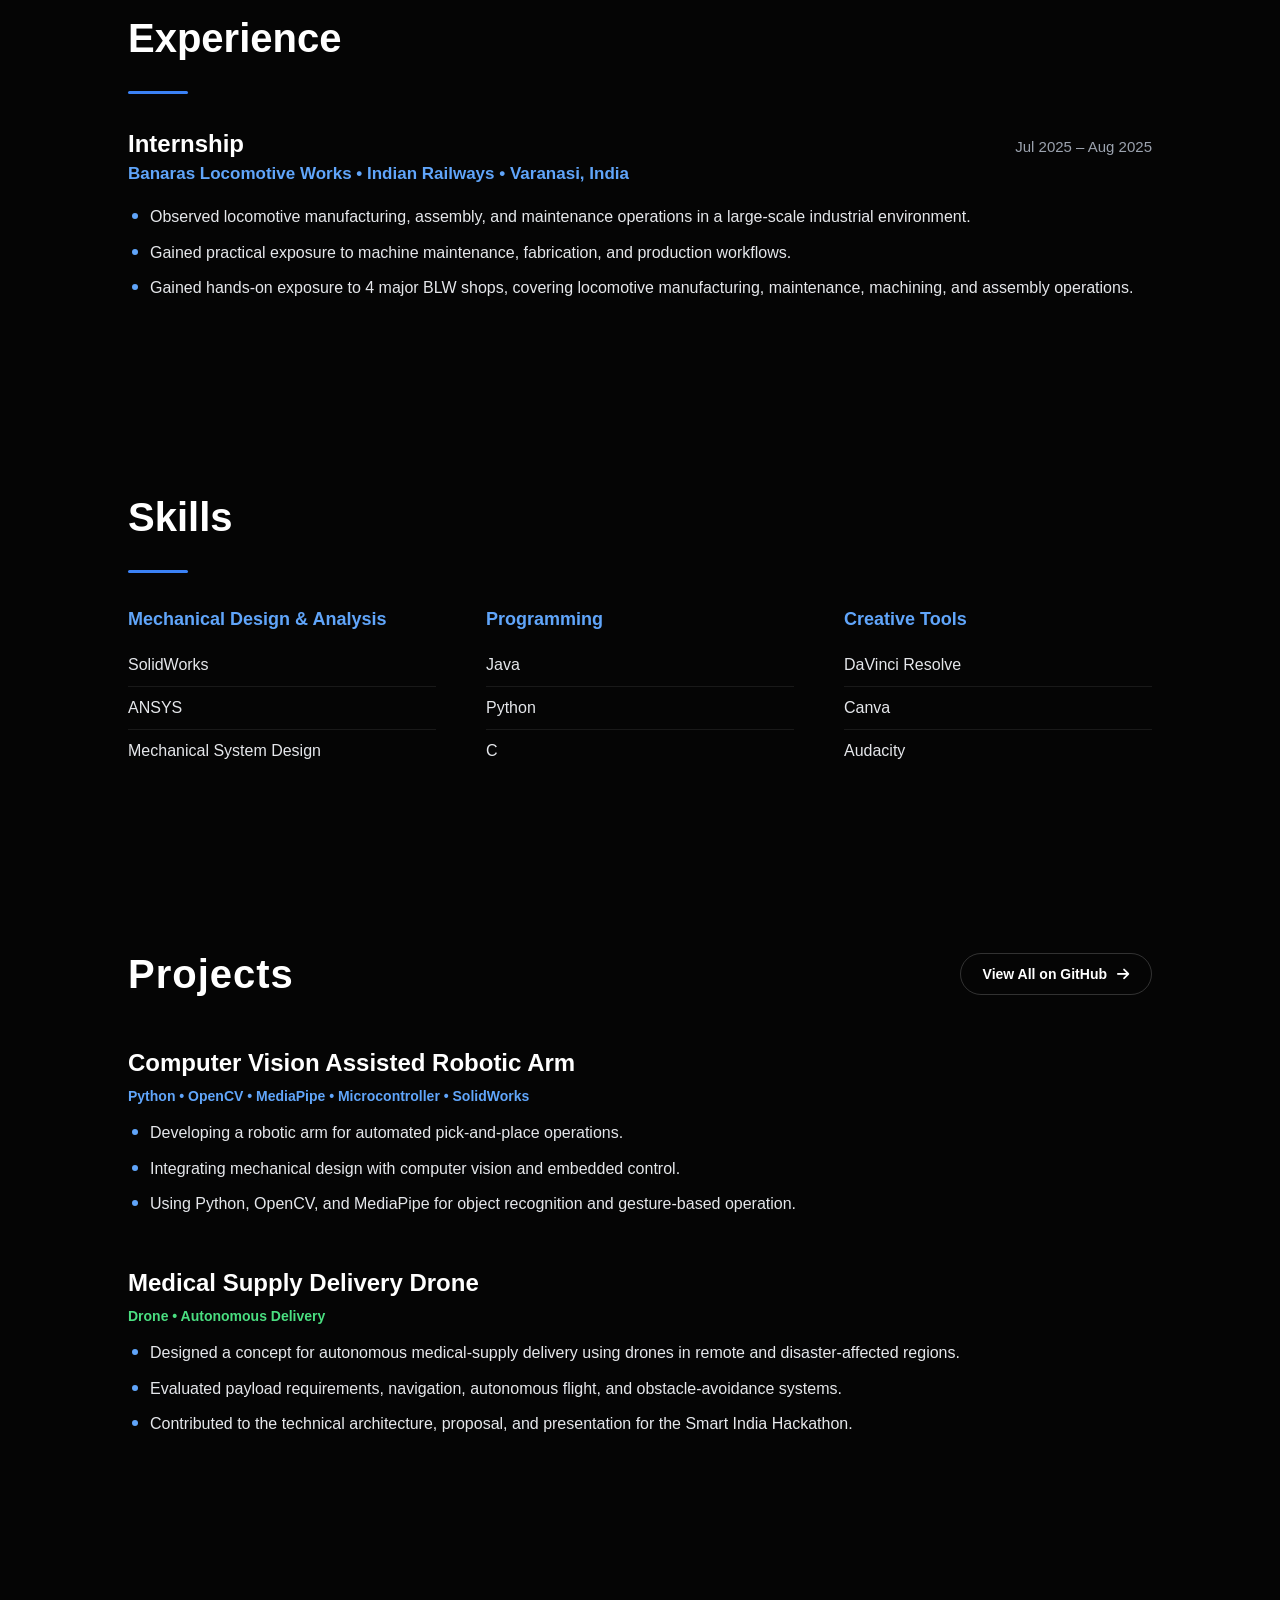
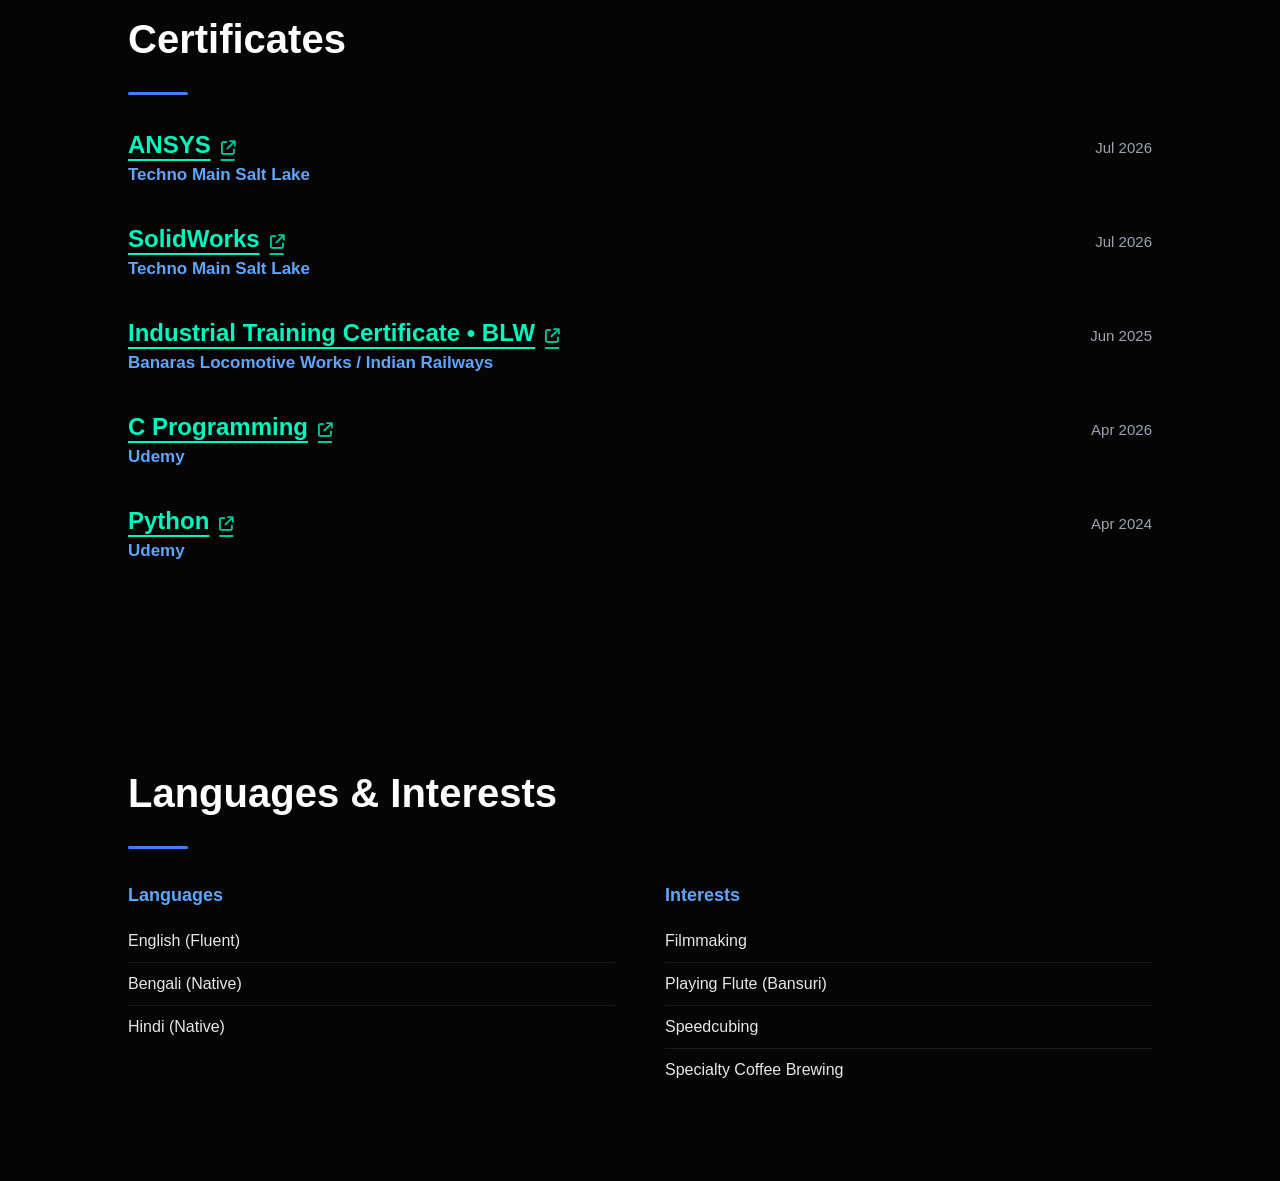
==== commit 6126a60e: "fix portfolio, added ansys and solidworks cers" ====
--- a/index.html
+++ b/index.html
@@ -238,8 +238,23 @@
     </div>
 
     <div class="cert-list">
-
         <div class="cert-entry">
+            <div class="cert-top">
+                <a href="assets/certificates/Barnak%20Banerjee_TMSL_Ansys.pdf" target="_blank" rel="noopener" class="cert-name">ANSYS</a>
+                <span class="cert-date">Jul 2026</span>
+            </div>
+            <p class="cert-issuer">Techno Main Salt Lake</p>
+        </div>
+
+        <div class="cert-entry">
+            <div class="cert-top">
+                <a href="assets/certificates/Barnak%20Banaerjee_TMSL_SolidWorks.pdf" target="_blank" rel="noopener" class="cert-name">SolidWorks</a>
+                <span class="cert-date">Jul 2026</span>
+            </div>
+            <p class="cert-issuer">Techno Main Salt Lake</p>
+        </div>
+
+                <div class="cert-entry">
             <div class="cert-top">
                 <a href="assets/certificates/blw_cer.pdf" target="_blank" class="cert-name">Industrial Training Certificate &bull; BLW</a>
                 <span class="cert-date">Jun 2025</span>
@@ -263,21 +278,6 @@
             <p class="cert-issuer">Udemy</p>
         </div>
 
-        <div class="cert-entry">
-            <div class="cert-top">
-                <a href="assets/certificates/Barnak%20Banerjee_TMSL_Ansys.pdf" target="_blank" rel="noopener" class="cert-name">ANSYS</a>
-                <!-- <span class="cert-date">Mon YYYY</span> -->
-            </div>
-            <p class="cert-issuer">Techno Main Salt Lake</p>
-        </div>
-
-        <div class="cert-entry">
-            <div class="cert-top">
-                <a href="assets/certificates/Barnak%20Banaerjee_TMSL_SolidWorks.pdf" target="_blank" rel="noopener" class="cert-name">SolidWorks</a>
-                <!-- <span class="cert-date">Mon YYYY</span> -->
-            </div>
-            <p class="cert-issuer">Techno Main Salt Lake</p>
-        </div>
         <!-- Add more certificates by duplicating a .cert-entry block.
              Point each href at the certificate file (PDF or image) saved
              in assets/certificates/, or at its public verification link. -->
--- a/style.css
+++ b/style.css
@@ -971,10 +971,10 @@
     font-size:24px;
     font-weight:700;
 
-    color:#60a5fa;
+    color:#00f7bd;
 
     text-decoration:underline;
-    text-decoration-color:rgba(96,165,250,.45);
+    text-decoration-color:#00f7bd;
     text-decoration-thickness:2px;
     text-underline-offset:6px;
 
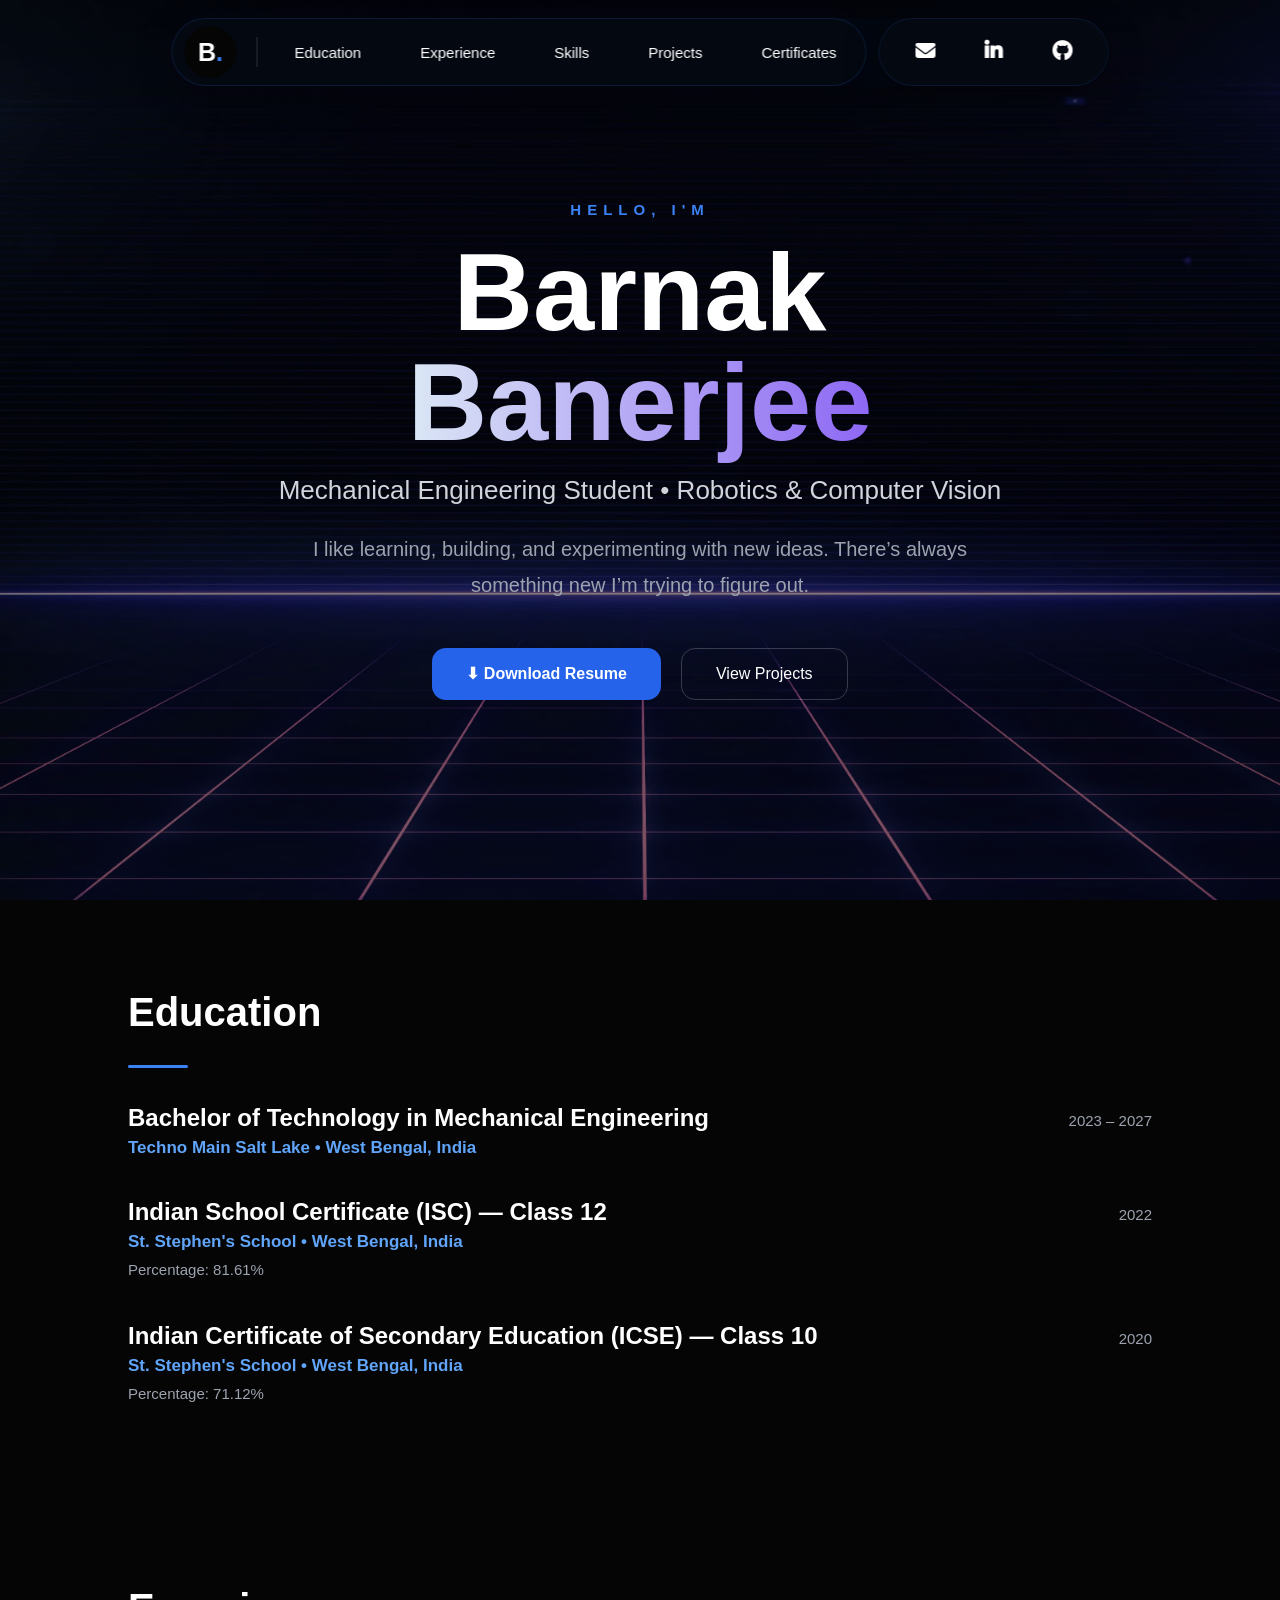
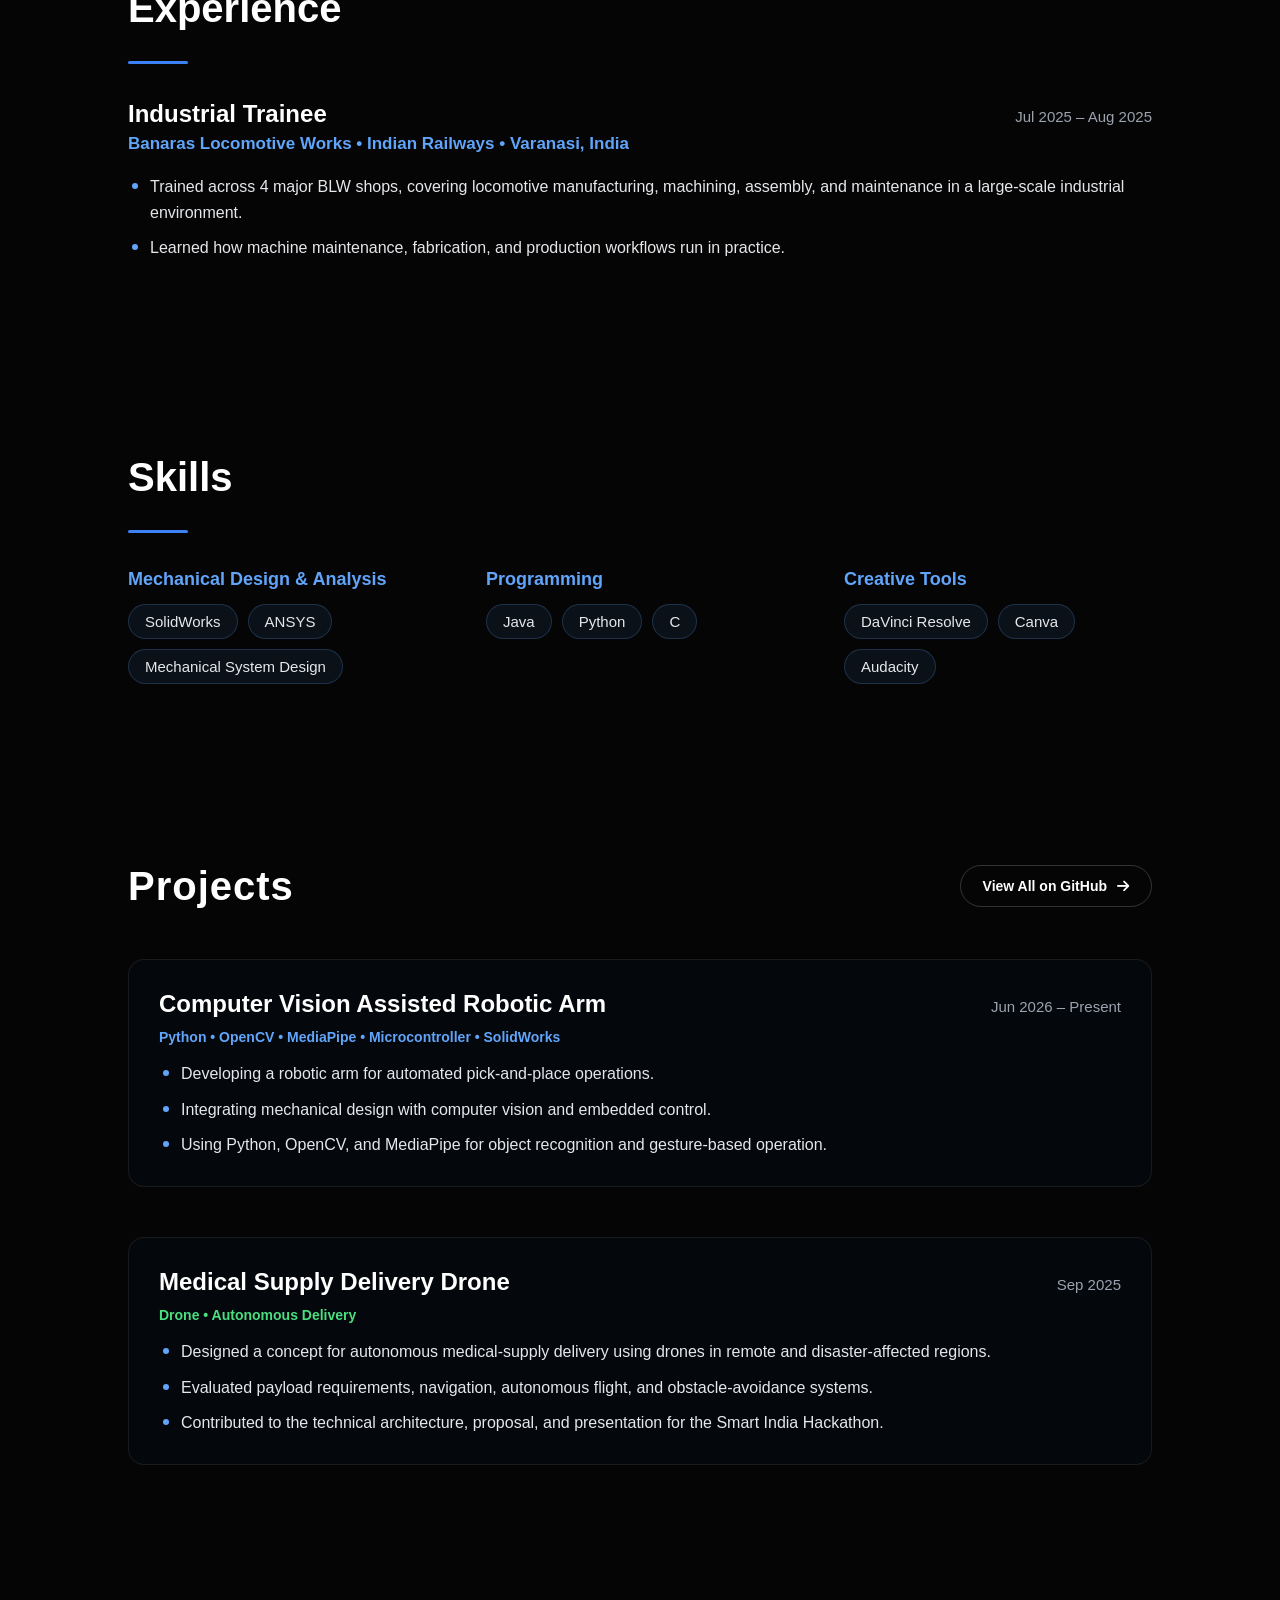
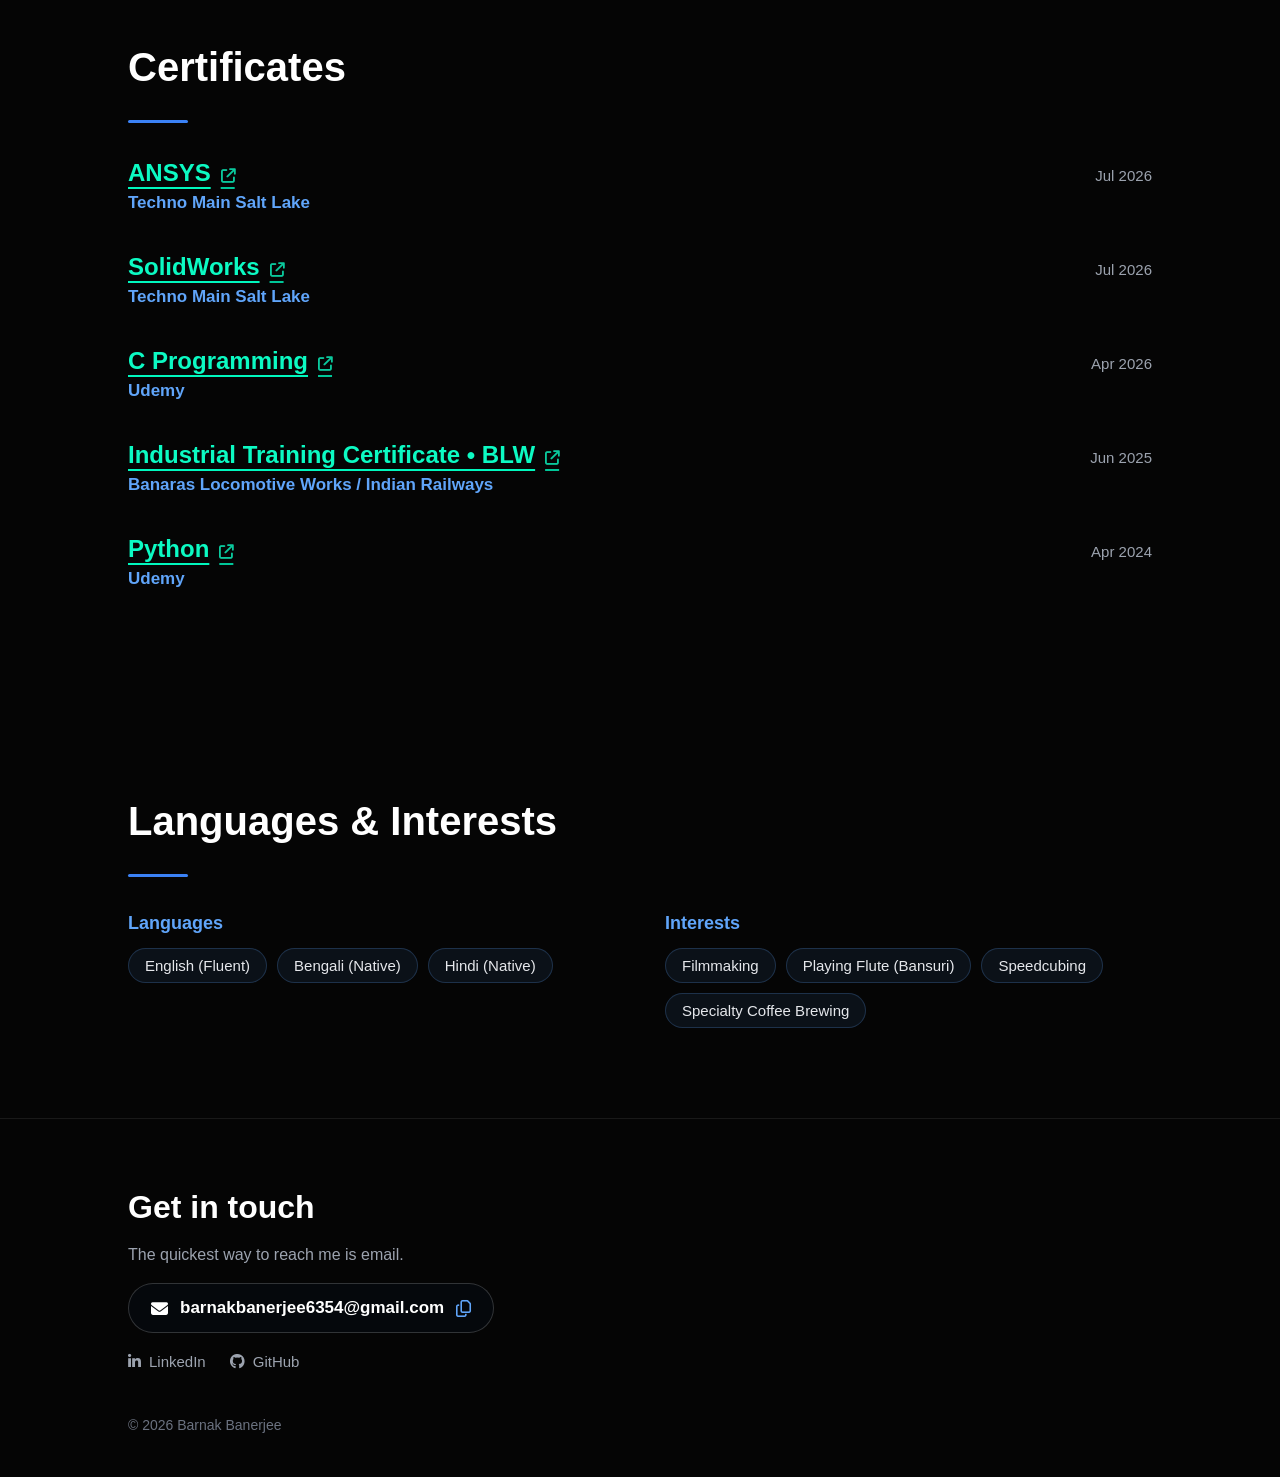
==== commit d3e33c6a: "few aesthetical changes, new cv upload" ====
--- a/index.html
+++ b/index.html
@@ -1,8 +1,17 @@
-<!DOCTYPE html><html>
-    <head>
+<!DOCTYPE html>
+<html lang="en">
+<head>
+    <meta charset="UTF-8">
+    <meta name="viewport" content="width=device-width,initial-scale=1">
+    <title>Barnak Banerjee | Mechanical Engineering Student &amp; Programmer</title>
+    <meta name="description" content="Portfolio of Barnak Banerjee, a mechanical engineering student building robotics and computer vision projects, with experience in SolidWorks, ANSYS and Python.">
+    <meta property="og:type" content="website">
+    <meta property="og:title" content="Barnak Banerjee | Portfolio">
+    <meta property="og:description" content="Mechanical engineering student working on robotics, computer vision and CAD/CAE.">
+    <link rel="icon" href="data:image/svg+xml,%3Csvg xmlns='http://www.w3.org/2000/svg' viewBox='0 0 64 64'%3E%3Crect width='64' height='64' rx='32' fill='%23050505'/%3E%3Ctext x='26' y='44' font-size='38' font-weight='800' text-anchor='middle' fill='white' font-family='Arial,sans-serif'%3EB%3C/text%3E%3Ccircle cx='46' cy='42' r='4' fill='%233b82f6'/%3E%3C/svg%3E">
     <link rel="stylesheet" href="https://cdnjs.cloudflare.com/ajax/libs/font-awesome/6.5.2/css/all.min.css">
-    <meta charset='UTF-8'><meta name='viewport' content='width=device-width,initial-scale=1'>
-<title>Barnak | Portfolio</title><link rel='stylesheet' href='style.css'></head>
+    <link rel="stylesheet" href="style.css">
+</head>
 <body>
 <nav>
 
@@ -35,12 +44,12 @@
         <small></small>
     </a>
 
-    <a href="https://www.linkedin.com/in/banerjeebarnak/" target="_blank">
+    <a href="https://www.linkedin.com/in/banerjeebarnak/" target="_blank" rel="noopener" aria-label="LinkedIn profile" title="LinkedIn">
         <i class="fa-brands fa-linkedin-in contact-icon"></i>
         <small></small>
     </a>
 
-    <a href="https://github.com/Barnak67" target="_blank">
+    <a href="https://github.com/Barnak67" target="_blank" rel="noopener" aria-label="GitHub profile" title="GitHub">
         <i class="fa-brands fa-github contact-icon"></i>
         <small></small>
     </a>
@@ -48,6 +57,7 @@
 </div>
 
 </nav>
+<main>
 <section class="hero">
 
     <div class="hero-content">
@@ -62,7 +72,7 @@
         </h1>
 
         <h2>
-            Mechanical Engineer • Programmer • Polymath
+            Mechanical Engineering Student • Robotics &amp; Computer Vision
         </h2>
 
         <p>
@@ -72,8 +82,12 @@
 
     <div class="hero-buttons">
 
-    <a href="assets/certificates/Barnak_Resume.pdf" target="_blank" class="btn-outline">
+    <a href="assets/certificates/CoreCV.pdf" target="_blank" rel="noopener" class="btn">
         ⬇ Download Resume
+    </a>
+
+    <a href="#projects" class="btn-outline">
+        View Projects
     </a>
 
 </div>
@@ -95,7 +109,7 @@
             <span class="edu-date">2023 – 2027</span>
         </div>
         <p class="edu-school">Techno Main Salt Lake &bull; West Bengal, India</p>
-        <p class="edu-detail">GPA : —</p>
+        <!-- <p class="edu-detail">CGPA: X.XX</p> -->
     </div>
 
     <div class="edu-entry">
@@ -103,7 +117,7 @@
             <h3 class="edu-degree">Indian School Certificate (ISC) — Class 12</h3>
             <span class="edu-date">2022</span>
         </div>
-        <p class="edu-school">St. Stephen's School&bull; West Bengal, India </p>
+        <p class="edu-school">St. Stephen's School &bull; West Bengal, India </p>
         <p class="edu-detail">Percentage: 81.61%</p>
     </div>
 
@@ -112,7 +126,7 @@
             <h3 class="edu-degree">Indian Certificate of Secondary Education (ICSE) — Class 10</h3>
             <span class="edu-date">2020</span>
         </div>
-        <p class="edu-school">St. Stephen's School&bull; West Bengal, India</p>
+        <p class="edu-school">St. Stephen's School &bull; West Bengal, India</p>
         <p class="edu-detail">Percentage: 71.12%</p>
     </div>
 
@@ -129,15 +143,14 @@
 
         <div class="exp-entry">
             <div class="exp-top">   
-                <h3 class="exp-title">Internship</h3>
+                <h3 class="exp-title">Industrial Trainee</h3>
                 <span class="exp-date">Jul 2025 – Aug 2025</span>
             </div>
             <p class="exp-company">Banaras Locomotive Works &bull; Indian Railways &bull; Varanasi, India</p>
 
             <ul class="exp-bullets">
-                <li>Observed locomotive manufacturing, assembly, and maintenance operations in a large-scale industrial environment.</li>
-                <li>Gained practical exposure to machine maintenance, fabrication, and production workflows.</li>
-                <li>Gained hands-on exposure to 4 major BLW shops, covering locomotive manufacturing, maintenance, machining, and assembly operations.</li>
+                <li>Trained across 4 major BLW shops, covering locomotive manufacturing, machining, assembly, and maintenance in a large-scale industrial environment.</li>
+                <li>Learned how machine maintenance, fabrication, and production workflows run in practice.</li>
             </ul>
         </div>
 
@@ -198,7 +211,7 @@
 
     <div class="projects-header">
         <h2>Projects</h2>
-        <a href="https://github.com/Barnak67" class="btn-view-all" target="_blank">
+        <a href="https://github.com/Barnak67" class="btn-view-all" target="_blank" rel="noopener">
             View All on GitHub <i class="fa-solid fa-arrow-right"></i>
         </a>
     </div>
@@ -206,23 +219,33 @@
     <div class="projects-list">
 
         <div class="project-entry">
-            <h3 class="project-title">Computer Vision Assisted Robotic Arm</h3>
+            <div class="project-top">
+                <h3 class="project-title">Computer Vision Assisted Robotic Arm</h3>
+                <span class="project-date">Jun 2026 – Present</span>
+            </div>
             <p class="project-tag node-blue">Python &bull; OpenCV &bull; MediaPipe &bull; Microcontroller &bull; SolidWorks</p>
             <ul class="project-bullets">
                 <li>Developing a robotic arm for automated pick-and-place operations.</li>
                 <li>Integrating mechanical design with computer vision and embedded control.</li>
                 <li>Using Python, OpenCV, and MediaPipe for object recognition and gesture-based operation.</li>
             </ul>
+            <!-- Optional: link the repo or a demo video once it is ready
+            <a href="https://github.com/Barnak67/REPO-NAME" target="_blank" rel="noopener" class="project-link"><i class="fa-brands fa-github"></i> Source code</a> -->
         </div>
 
         <div class="project-entry">
-            <h3 class="project-title">Medical Supply Delivery Drone</h3>
+            <div class="project-top">
+                <h3 class="project-title">Medical Supply Delivery Drone</h3>
+                <span class="project-date">Sep 2025</span>
+            </div>
             <p class="project-tag node-green">Drone &bull; Autonomous Delivery</p>
             <ul class="project-bullets">
                 <li>Designed a concept for autonomous medical-supply delivery using drones in remote and disaster-affected regions.</li>
                 <li>Evaluated payload requirements, navigation, autonomous flight, and obstacle-avoidance systems.</li>
                 <li>Contributed to the technical architecture, proposal, and presentation for the Smart India Hackathon.</li>
             </ul>
+            <!-- Optional: link the repo or a demo video once it is ready
+            <a href="https://github.com/Barnak67/REPO-NAME" target="_blank" rel="noopener" class="project-link"><i class="fa-brands fa-github"></i> Source code</a> -->
         </div>
 
         <!-- Add more projects by duplicating a .project-entry block.
@@ -254,9 +277,17 @@
             <p class="cert-issuer">Techno Main Salt Lake</p>
         </div>
 
-                <div class="cert-entry">
-            <div class="cert-top">
-                <a href="assets/certificates/blw_cer.pdf" target="_blank" class="cert-name">Industrial Training Certificate &bull; BLW</a>
+        <div class="cert-entry">
+            <div class="cert-top">
+                <a href="assets/certificates/c_programming.pdf" target="_blank" rel="noopener" class="cert-name">C Programming</a>
+                <span class="cert-date">Apr 2026</span>
+            </div>
+            <p class="cert-issuer">Udemy</p>
+        </div>
+
+        <div class="cert-entry">
+            <div class="cert-top">
+                <a href="assets/certificates/blw_cer.pdf" target="_blank" rel="noopener" class="cert-name">Industrial Training Certificate &bull; BLW</a>
                 <span class="cert-date">Jun 2025</span>
             </div>
             <p class="cert-issuer">Banaras Locomotive Works / Indian Railways</p>
@@ -264,15 +295,7 @@
 
         <div class="cert-entry">
             <div class="cert-top">
-                <a href="assets/certificates/c_programming.pdf" target="_blank" class="cert-name">C Programming</a>
-                <span class="cert-date">Apr 2026</span>
-            </div>
-            <p class="cert-issuer">Udemy</p>
-        </div>
-
-        <div class="cert-entry">
-            <div class="cert-top">
-                <a href="assets/certificates/python_Cer.pdf" target="_blank" class="cert-name">Python</a>
+                <a href="assets/certificates/python_Cer.pdf" target="_blank" rel="noopener" class="cert-name">Python</a>
                 <span class="cert-date">Apr 2024</span>
             </div>
             <p class="cert-issuer">Udemy</p>
@@ -313,4 +336,26 @@
 
     </div>
 </section>
-<script src='script.js'></script></body></html>+</main>
+
+<footer class="site-footer" id="contact">
+    <h2>Get in touch</h2>
+    <p>The quickest way to reach me is email.</p>
+
+    <button type="button" class="email-copy" data-email="barnakbanerjee6354@gmail.com" aria-label="Copy email address">
+        <i class="fa-solid fa-envelope"></i>
+        <span>barnakbanerjee6354@gmail.com</span>
+        <i class="fa-regular fa-copy"></i>
+    </button>
+
+    <div class="footer-links">
+        <a href="https://www.linkedin.com/in/banerjeebarnak/" target="_blank" rel="noopener"><i class="fa-brands fa-linkedin-in"></i> LinkedIn</a>
+        <a href="https://github.com/Barnak67" target="_blank" rel="noopener"><i class="fa-brands fa-github"></i> GitHub</a>
+    </div>
+
+    <p class="footer-note">&copy; 2026 Barnak Banerjee</p>
+</footer>
+
+<script src="script.js"></script>
+</body>
+</html>
--- a/style.css
+++ b/style.css
@@ -244,38 +244,9 @@
     opacity:.8;
 }
 
-/* THEME BUTTON */
-
-#themeToggle{
-    width:42px;
-    height:42px;
-
-    margin-left:12px;
-
-    display:flex;
-    align-items:center;
-    justify-content:center;
-
-    border-radius:50%;
-
-    border:none;
-
-    background:none;
-
-    color:white;
-
-    font-size:22px;
-
-    cursor:pointer;
-
-    transition:.35s ease;
-}
-
-#themeToggle:hover{
-    background:rgba(255,255,255,.08);
-
-    transform:scale(1.1);
-}
+
+
+
 
 
 
@@ -289,15 +260,7 @@
 
 }
 
-.logo{
-    font-size:30px;
-    font-weight:800;
-    letter-spacing:1px;
-}
-
-.logo span{
-    color:#3b82f6;
-}
+
 /* HERO */
 
 .hero{
@@ -471,75 +434,7 @@
 }
 
 
-.mouse{
-
-    width:26px;
-
-    height:42px;
-
-    border:2px solid white;
-
-    border-radius:30px;
-
-    margin:auto;
-
-    position:relative;
-
-}
-
-.mouse::before{
-
-    content:"";
-
-    position:absolute;
-
-    width:5px;
-
-    height:8px;
-
-    background:white;
-
-    border-radius:50%;
-
-    left:50%;
-
-    top:8px;
-
-    transform:translateX(-50%);
-
-    animation:wheel 2s infinite;
-
-}
-
-@keyframes wheel{
-
-    from{
-
-        opacity:1;
-
-        transform:translate(-50%,0);
-
-    }
-
-    to{
-
-        opacity:0;
-
-        transform:translate(-50%,16px);
-
-    }
-
-}
-
-@keyframes float{
-
-    50%{
-
-        transform:translate(-50%,8px);
-
-    }
-
-}
+
 
 /* SECTIONS */
 
@@ -559,43 +454,12 @@
 
 }
 
-/* GENERIC CARD GRID (legacy) */
-
-.cards{
-
-    display:grid;
-
-    grid-template-columns:repeat(auto-fit,minmax(280px,1fr));
-
-    gap:30px;
-
-}
-
-/* CARD */
-
-.card{
-
-    padding:25px;
-
-    border-radius:24px;
-
-    background:rgba(20,20,20,.55);
-
-    backdrop-filter:blur(12px);
-
-    border:1px solid rgba(255,255,255,.08);
-
-    transition:.35s;
-
-}
-
-.card:hover{
-
-    transform:translateY(-10px);
-
-    border-color:#38bdf8;
-
-}
+
+
+
+
+
+
 
 /* SKILLS */
 
@@ -615,19 +479,21 @@
 
 .skills-category ul{
     list-style:none;
+
+    display:flex;
+    flex-wrap:wrap;
+    gap:10px;
 }
 
 .skills-category li{
-    padding:12px 0;
-
-    font-size:16px;
+    padding:8px 16px;
+
+    font-size:15px;
     color:#e5e7eb;
 
-    border-bottom:1px solid rgba(255,255,255,.08);
-}
-
-.skills-category li:last-child{
-    border-bottom:none;
+    background:rgba(96,165,250,.08);
+    border:1px solid rgba(96,165,250,.22);
+    border-radius:999px;
 }
 
 @media (max-width:768px){
@@ -857,6 +723,49 @@
     display:flex;
     flex-direction:column;
     gap:6px;
+
+    padding:28px 30px;
+
+    background:rgba(5,10,18,.5);
+    border:1px solid rgba(255,255,255,.08);
+    border-radius:16px;
+
+    transition:border-color .3s ease;
+}
+
+.project-entry:hover{
+    border-color:rgba(96,165,250,.4);
+}
+
+.project-top{
+    display:flex;
+    justify-content:space-between;
+    align-items:baseline;
+
+    gap:20px;
+
+    flex-wrap:wrap;
+}
+
+.project-date{
+    font-size:15px;
+    color:#9ca3af;
+    white-space:nowrap;
+}
+
+.project-link{
+    align-self:flex-start;
+
+    margin-top:14px;
+
+    color:#60a5fa;
+    font-size:15px;
+    font-weight:600;
+    text-decoration:none;
+}
+
+.project-link:hover{
+    text-decoration:underline;
 }
 
 .project-title{
@@ -971,7 +880,7 @@
     font-size:24px;
     font-weight:700;
 
-    color:#00f7bd;
+    color:#0cfac3;
 
     text-decoration:underline;
     text-decoration-color:#00f7bd;
@@ -1245,15 +1154,10 @@
         font-size:7px;
     }
 
-    /* Cards stack cleanly */
-    .cards{
-        grid-template-columns:1fr;
-        gap:20px;
-    }
-
-    /* Education / experience: date drops under the title instead of squeezing beside it */
+/* Education / experience: date drops under the title instead of squeezing beside it */
     .edu-top,
     .exp-top,
+    .project-top,
     .cert-top{
         flex-direction:column;
         gap:4px;
@@ -1286,4 +1190,167 @@
         padding:14px 24px;
         font-size:15px;
     }
+}
+
+/* =========================
+   BUTTON FOCUS
+========================= */
+
+.btn:focus-visible,
+.btn-outline:focus-visible,
+.btn-view-all:focus-visible,
+.nav-contact a:focus-visible,
+.nav-links a:focus-visible,
+.footer-links a:focus-visible,
+.email-copy:focus-visible{
+    outline:2px solid #60a5fa;
+    outline-offset:4px;
+}
+
+/* =========================
+   FOOTER / CONTACT
+========================= */
+
+.site-footer{
+    display:flex;
+    flex-direction:column;
+    align-items:flex-start;
+    gap:16px;
+
+    padding:70px 10% 40px;
+
+    border-top:1px solid rgba(255,255,255,.08);
+
+    scroll-margin-top:120px;
+}
+
+.site-footer h2{
+    font-size:32px;
+    margin:0;
+}
+
+.site-footer p{
+    font-size:16px;
+    line-height:1.6;
+    color:#9ca3af;
+}
+
+.email-copy{
+    display:inline-flex;
+    align-items:center;
+    gap:12px;
+
+    max-width:100%;
+
+    padding:14px 22px;
+
+    background:rgba(5,10,18,.6);
+    border:1px solid rgba(255,255,255,.18);
+    border-radius:40px;
+
+    color:#fff;
+    font:inherit;
+    font-size:17px;
+    font-weight:600;
+
+    cursor:pointer;
+
+    transition:.3s ease;
+}
+
+.email-copy span{
+    overflow-wrap:anywhere;
+    text-align:left;
+}
+
+.email-copy .fa-copy{
+    color:#60a5fa;
+}
+
+.email-copy:hover{
+    background:rgba(59,130,246,.12);
+    border-color:rgba(96,165,250,.6);
+}
+
+.footer-links{
+    display:flex;
+    flex-wrap:wrap;
+    gap:24px;
+
+    margin-top:4px;
+}
+
+.footer-links a{
+    display:inline-flex;
+    align-items:center;
+    gap:8px;
+
+    color:#9ca3af;
+    font-size:15px;
+    text-decoration:none;
+
+    transition:color .3s ease;
+}
+
+.footer-links a:hover{
+    color:#fff;
+}
+
+.site-footer .footer-note{
+    margin-top:28px;
+
+    font-size:14px;
+    color:#6b7280;
+}
+
+@media (max-width:768px){
+
+    .site-footer{
+        padding:50px 6% 32px;
+    }
+
+    .project-entry{
+        padding:22px 18px;
+    }
+
+    .email-copy{
+        font-size:15px;
+        padding:12px 18px;
+    }
+}
+
+/* =========================
+   SECTION FADE-IN
+   (class added by script.js, so the page is fully visible without JS)
+========================= */
+
+.reveal{
+    opacity:0;
+    transition:opacity .7s ease;
+}
+
+.reveal.visible{
+    opacity:1;
+}
+
+/* =========================
+   REDUCED MOTION
+========================= */
+
+@media (prefers-reduced-motion: reduce){
+
+    html{
+        scroll-behavior:auto;
+    }
+
+    *,
+    *::before,
+    *::after{
+        animation:none !important;
+        transition-duration:.01ms !important;
+    }
+
+    .reveal{
+        opacity:1 !important;
+    }
 }
